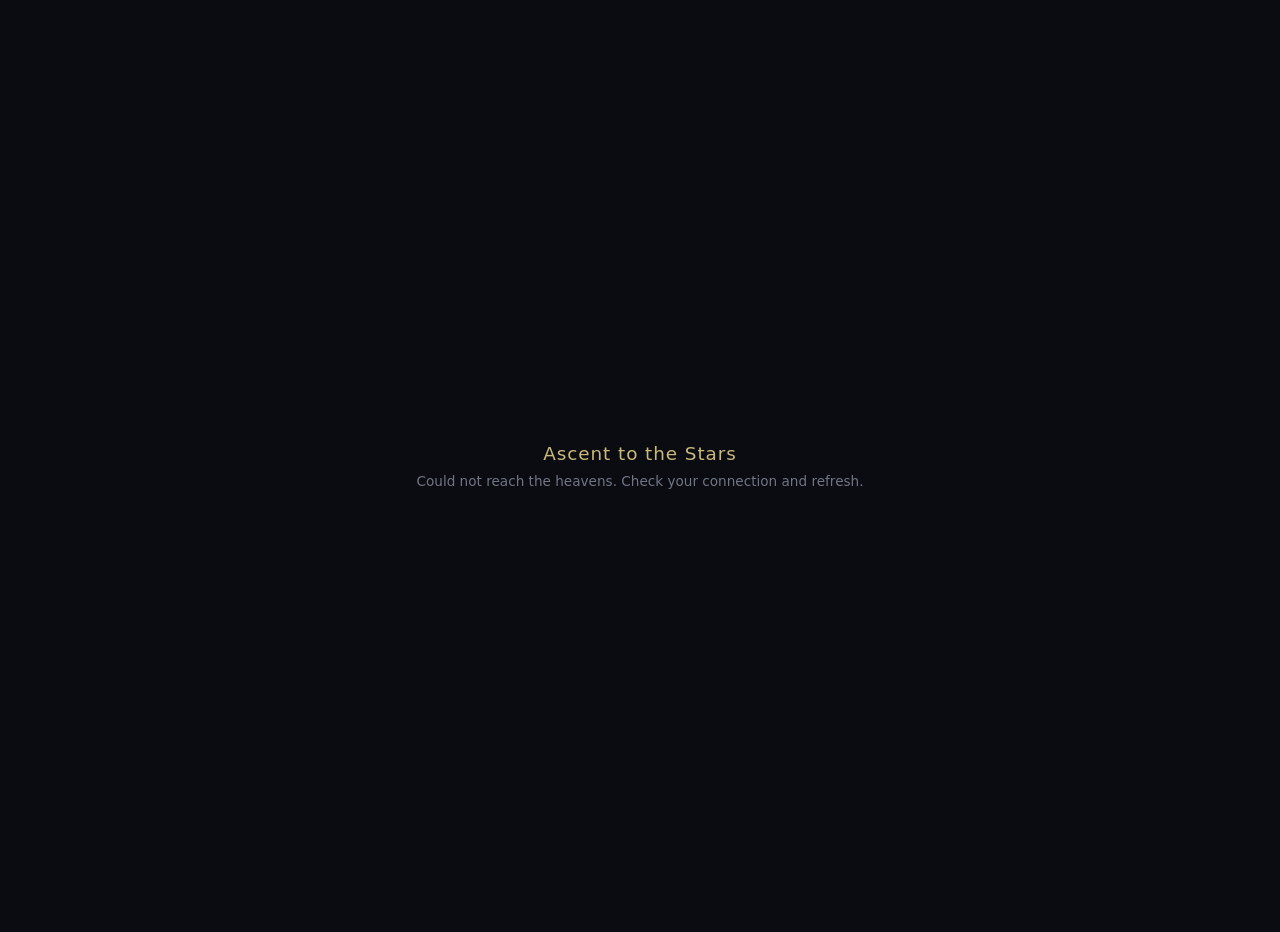
==== index.html @ 96f37801 "Web loader — fetches the current game from the public mirror at load" ====
<!DOCTYPE html>
<html lang="en">
<head>
<meta charset="utf-8">
<meta name="viewport" content="width=device-width, initial-scale=1, maximum-scale=1, user-scalable=no">
<title>Ascent to the Stars</title>
<meta name="description" content="Ascent to the Stars — a xianxia cultivation incremental. Mortal clay, endless heavens.">
<style>
  html, body { margin: 0; height: 100%; background: #0b0b12; color: #9aa3b2;
    font-family: system-ui, -apple-system, "Segoe UI", sans-serif; }
  .wrap { height: 100%; display: flex; flex-direction: column; align-items: center;
    justify-content: center; gap: 0.55rem; text-align: center; padding: 1rem; }
  .title { color: #c9b97a; font-size: 1.15rem; letter-spacing: 0.05em; }
  .sub { font-size: 0.85rem; opacity: 0.7; }
  a { color: #c9b97a; }
</style>
</head>
<body>
<div class="wrap">
  <div class="title">Ascent to the Stars</div>
  <div class="sub" id="status">Drawing down the latest heavens&hellip;</div>
</div>
<script>
// WEB LOADER (deployed to the ascendtothestars.github.io org repo — source of truth lives in the main
// repo at web/loader.html). Same pattern as the desktop Tauri loader: this page is a stable shell that
// fetches the CURRENT game from the public mirror at load and runs it IN PLACE via document.write, so
// the player's origin (and localStorage saves) stay on ascendtothestars.github.io while the game itself
// updates on every CI mirror push with no deploy to this repo, ever.
// Freshest first (raw, ~5 min cache), mirror Pages second (~10 min cache); both send CORS '*'.
(function () {
  var SOURCES = [
    'https://raw.githubusercontent.com/silvariasereneblossom/ascent-to-the-stars-releases/main/index.html',
    'https://silvariasereneblossom.github.io/ascent-to-the-stars-releases/index.html',
  ];
  var TIMEOUT_MS = 12000;
  var statusEl = document.getElementById('status');

  // document.open/write/close re-parses a full HTML doc and EXECUTES its inline scripts, same origin.
  function run(html) {
    html = html.replace(/__BUILD_SHA__/g, 'web');
    document.open(); document.write(html); document.close();
  }
  function attempt(i) {
    if (i >= SOURCES.length) {
      if (statusEl) statusEl.innerHTML = 'Could not reach the heavens. Check your connection and refresh.';
      return;
    }
    var ctrl = (typeof AbortController !== 'undefined') ? new AbortController() : null;
    var timer = setTimeout(function () { if (ctrl) ctrl.abort(); }, TIMEOUT_MS);
    fetch(SOURCES[i], { cache: 'no-store', signal: ctrl ? ctrl.signal : undefined })
      .then(function (res) { if (!res.ok) throw new Error('HTTP ' + res.status); return res.text(); })
      .then(function (html) {
        clearTimeout(timer);
        if (html.indexOf('GAME_VERSION') === -1) throw new Error('unexpected content');
        run(html);
      })
      .catch(function () { clearTimeout(timer); attempt(i + 1); });
  }
  attempt(0);
})();
</script>
</body>
</html>
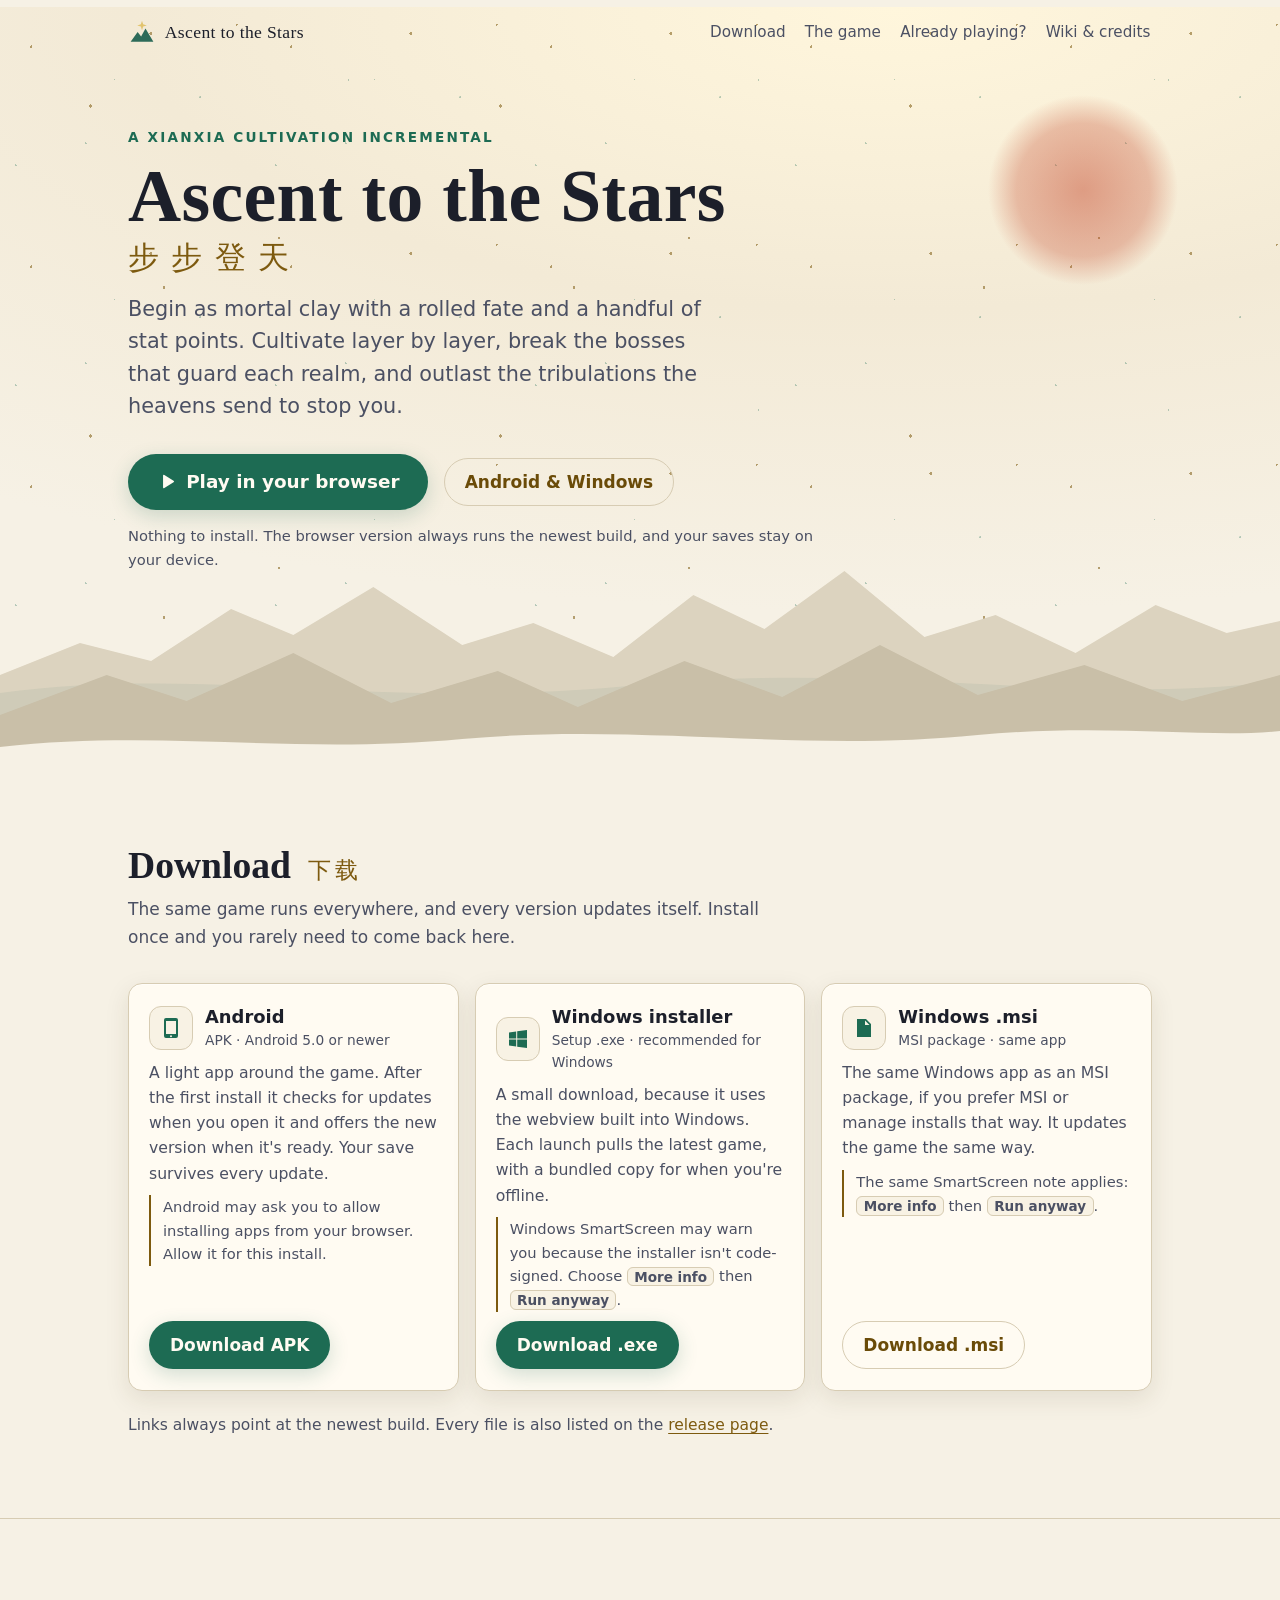
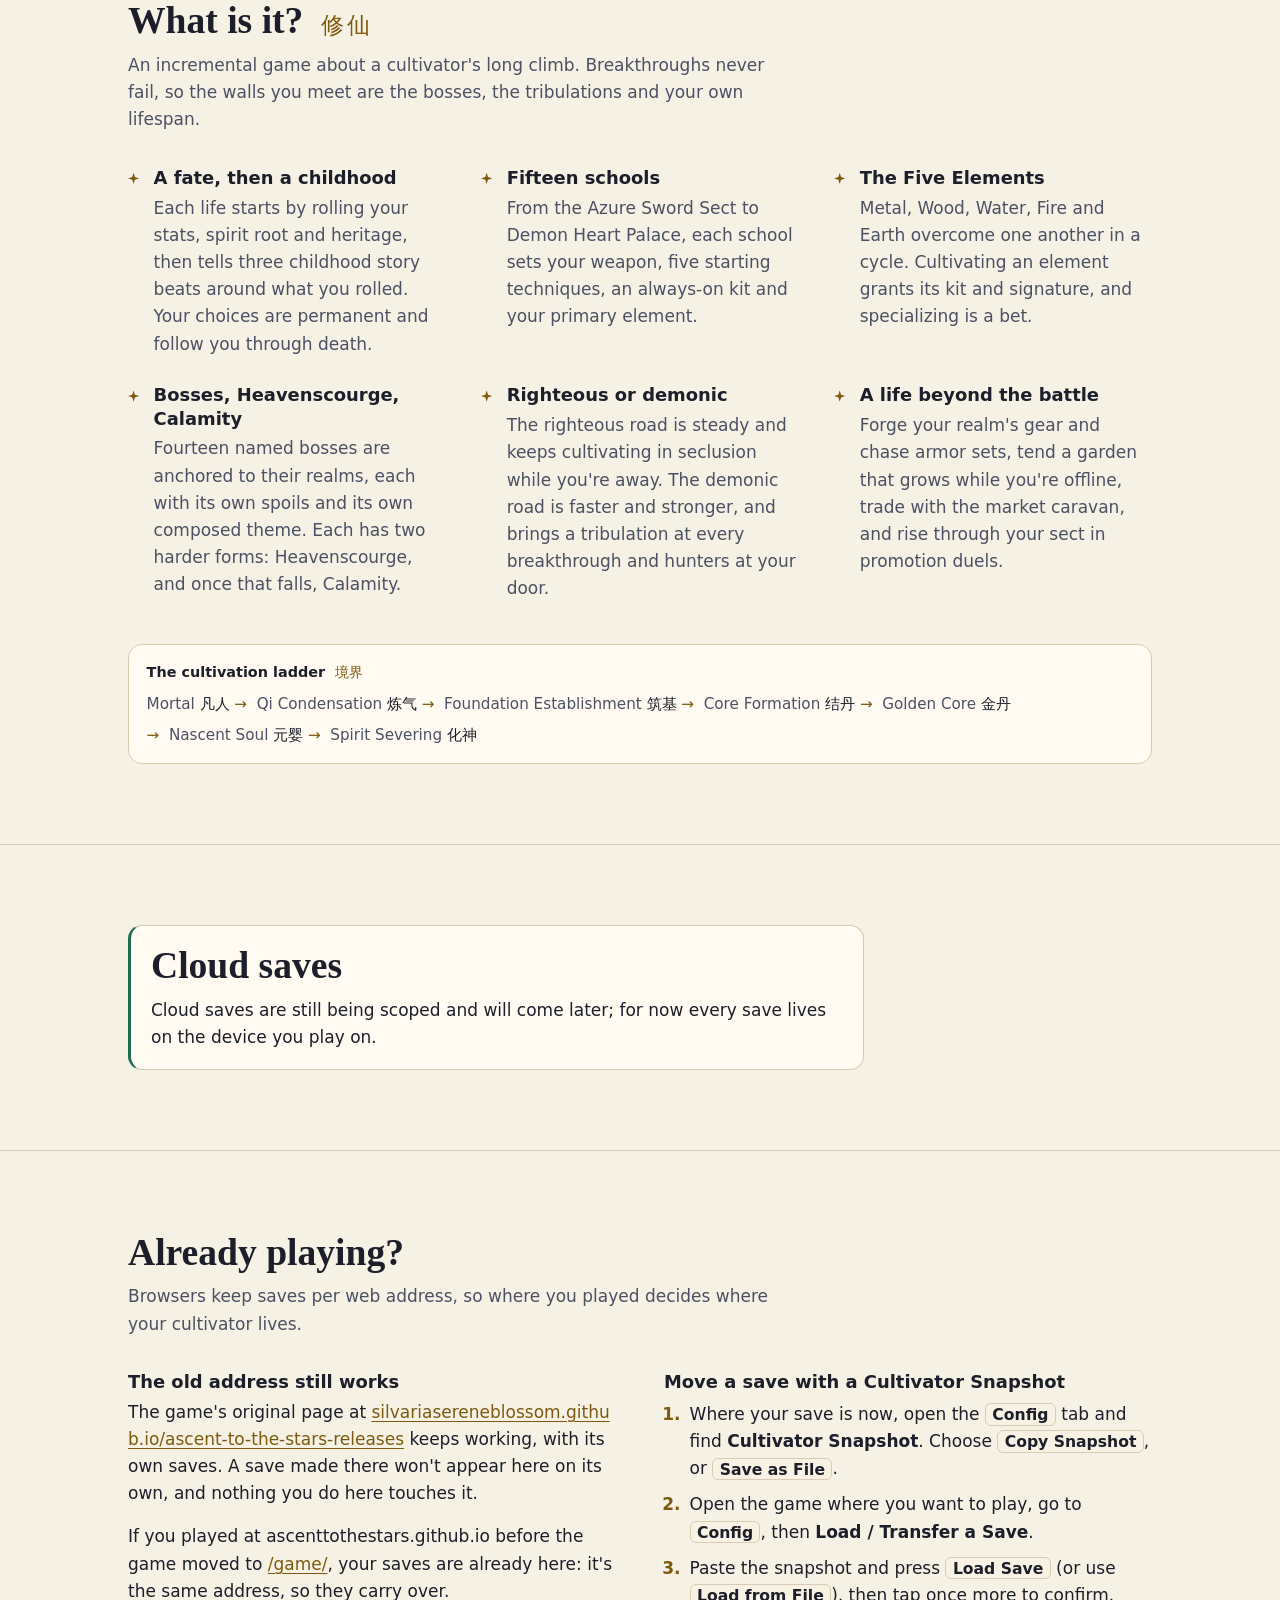
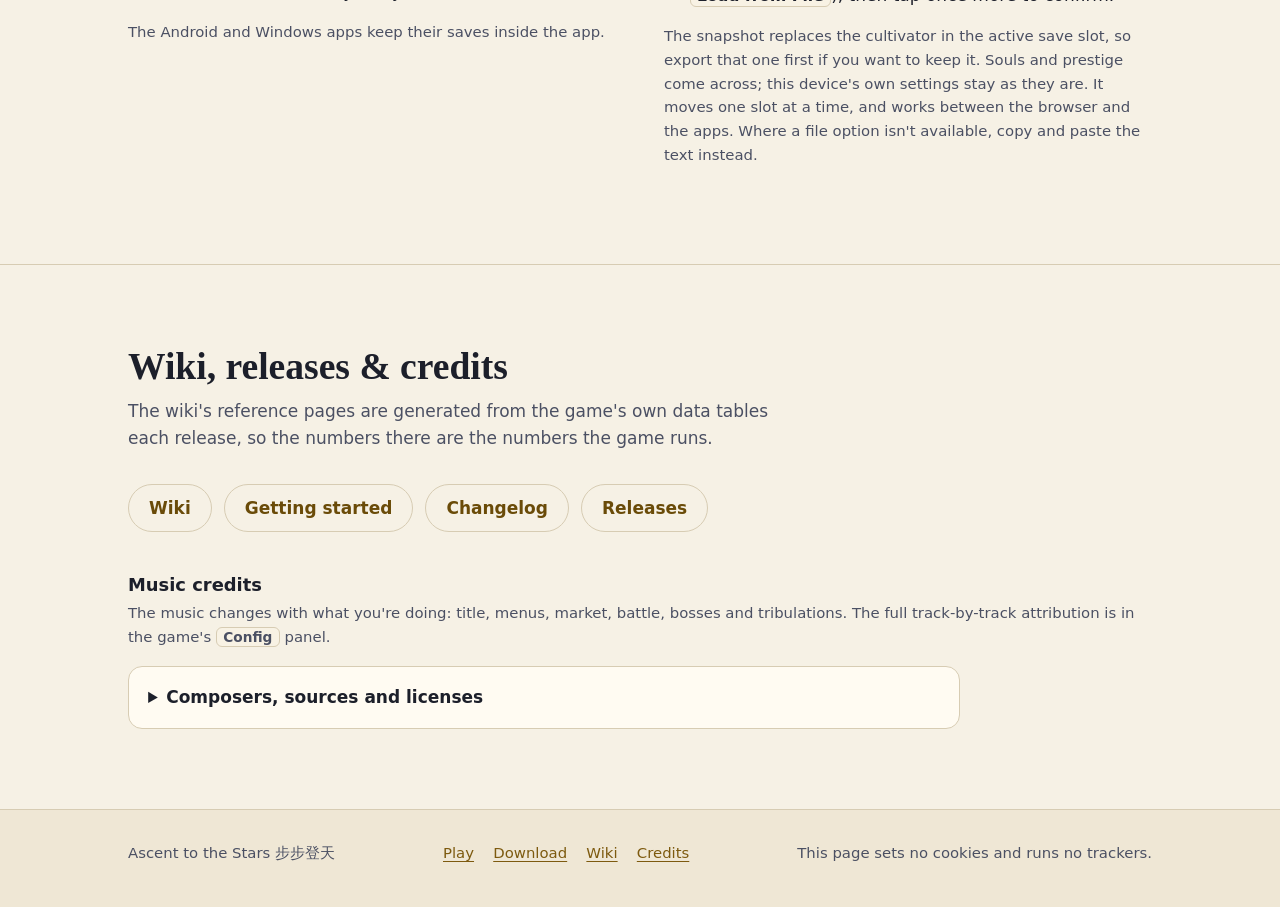
==== commit 02f9dd31: "Landing page at the root; web loader moves to /game/ - index.html: new static landing page (hero wit" ====
--- a/index.html
+++ b/index.html
@@ -2,62 +2,254 @@
 <html lang="en">
 <head>
 <meta charset="utf-8">
-<meta name="viewport" content="width=device-width, initial-scale=1, maximum-scale=1, user-scalable=no">
-<title>Ascent to the Stars</title>
-<meta name="description" content="Ascent to the Stars — a xianxia cultivation incremental. Mortal clay, endless heavens.">
-<style>
-  html, body { margin: 0; height: 100%; background: #0b0b12; color: #9aa3b2;
-    font-family: system-ui, -apple-system, "Segoe UI", sans-serif; }
-  .wrap { height: 100%; display: flex; flex-direction: column; align-items: center;
-    justify-content: center; gap: 0.55rem; text-align: center; padding: 1rem; }
-  .title { color: #c9b97a; font-size: 1.15rem; letter-spacing: 0.05em; }
-  .sub { font-size: 0.85rem; opacity: 0.7; }
-  a { color: #c9b97a; }
-</style>
+<meta name="viewport" content="width=device-width, initial-scale=1">
+<title>Ascent to the Stars: a xianxia cultivation incremental</title>
+<meta name="description" content="Ascent to the Stars is a xianxia cultivation incremental game. Start as mortal clay, climb the realms layer by layer, and survive the heavens' tribulations. Play in your browser, or install it on Android or Windows.">
+<meta name="color-scheme" content="dark light">
+<meta name="theme-color" content="#0a0d18" media="(prefers-color-scheme: dark)">
+<meta name="theme-color" content="#f6f1e5" media="(prefers-color-scheme: light)">
+<link rel="canonical" href="https://ascenttothestars.github.io/">
+<link rel="icon" href="/assets/favicon.svg" type="image/svg+xml">
+<meta property="og:type" content="website">
+<meta property="og:site_name" content="Ascent to the Stars">
+<meta property="og:url" content="https://ascenttothestars.github.io/">
+<meta property="og:title" content="Ascent to the Stars">
+<meta property="og:description" content="A xianxia cultivation incremental. Mortal clay, endless heavens. Play in your browser, or on Android and Windows.">
+<meta name="twitter:card" content="summary">
+<meta name="twitter:title" content="Ascent to the Stars">
+<meta name="twitter:description" content="A xianxia cultivation incremental. Mortal clay, endless heavens. Play in your browser, or on Android and Windows.">
+<link rel="stylesheet" href="/assets/site.css">
 </head>
 <body>
-<div class="wrap">
-  <div class="title">Ascent to the Stars</div>
-  <div class="sub" id="status">Drawing down the latest heavens&hellip;</div>
-</div>
-<script>
-// WEB LOADER (deployed to the ascendtothestars.github.io org repo — source of truth lives in the main
-// repo at web/loader.html). Same pattern as the desktop Tauri loader: this page is a stable shell that
-// fetches the CURRENT game from the public mirror at load and runs it IN PLACE via document.write, so
-// the player's origin (and localStorage saves) stay on ascendtothestars.github.io while the game itself
-// updates on every CI mirror push with no deploy to this repo, ever.
-// Freshest first (raw, ~5 min cache), mirror Pages second (~10 min cache); both send CORS '*'.
-(function () {
-  var SOURCES = [
-    'https://raw.githubusercontent.com/silvariasereneblossom/ascent-to-the-stars-releases/main/index.html',
-    'https://silvariasereneblossom.github.io/ascent-to-the-stars-releases/index.html',
-  ];
-  var TIMEOUT_MS = 12000;
-  var statusEl = document.getElementById('status');
-
-  // document.open/write/close re-parses a full HTML doc and EXECUTES its inline scripts, same origin.
-  function run(html) {
-    html = html.replace(/__BUILD_SHA__/g, 'web');
-    document.open(); document.write(html); document.close();
-  }
-  function attempt(i) {
-    if (i >= SOURCES.length) {
-      if (statusEl) statusEl.innerHTML = 'Could not reach the heavens. Check your connection and refresh.';
-      return;
-    }
-    var ctrl = (typeof AbortController !== 'undefined') ? new AbortController() : null;
-    var timer = setTimeout(function () { if (ctrl) ctrl.abort(); }, TIMEOUT_MS);
-    fetch(SOURCES[i], { cache: 'no-store', signal: ctrl ? ctrl.signal : undefined })
-      .then(function (res) { if (!res.ok) throw new Error('HTTP ' + res.status); return res.text(); })
-      .then(function (html) {
-        clearTimeout(timer);
-        if (html.indexOf('GAME_VERSION') === -1) throw new Error('unexpected content');
-        run(html);
-      })
-      .catch(function () { clearTimeout(timer); attempt(i + 1); });
-  }
-  attempt(0);
-})();
-</script>
+<a class="skip" href="#main">Skip to content</a>
+
+<header class="site-header">
+  <div class="wrap">
+    <a class="brand" href="/" aria-label="Ascent to the Stars, home">
+      <svg viewBox="0 0 64 64" aria-hidden="true" focusable="false">
+        <path d="M6 54 L22 32 L30 42 L40 24 L58 54 Z" fill="#2d6b59"/>
+        <path d="M32 6 L34.6 14.4 L43 17 L34.6 19.6 L32 28 L29.4 19.6 L21 17 L29.4 14.4 Z" fill="#e2c46e"/>
+      </svg>
+      <span>Ascent to the Stars</span>
+    </a>
+    <nav class="site-nav" aria-label="Sections">
+      <ul>
+        <li><a href="#download">Download</a></li>
+        <li><a href="#about">The game</a></li>
+        <li><a href="#already-playing">Already playing?</a></li>
+        <li><a href="#links">Wiki &amp; credits</a></li>
+      </ul>
+    </nav>
+  </div>
+</header>
+
+<main id="main">
+  <section class="hero" aria-labelledby="title">
+    <div class="hero-moon" aria-hidden="true"></div>
+    <div class="wrap">
+      <div class="hero-inner">
+        <p class="eyebrow">A xianxia cultivation incremental</p>
+        <h1 id="title">Ascent to the Stars <span class="zh" lang="zh-Hans">步步登天</span></h1>
+        <p class="pitch">Begin as mortal clay with a rolled fate and a handful of stat points. Cultivate layer by layer, break the bosses that guard each realm, and outlast the tribulations the heavens send to stop you.</p>
+        <div class="hero-actions">
+          <a class="btn btn-primary btn-big" href="/game/">
+            <svg viewBox="0 0 24 24" aria-hidden="true" focusable="false"><path fill="currentColor" d="M8 5.5v13a1 1 0 0 0 1.5.86l10.4-6.5a1 1 0 0 0 0-1.72L9.5 4.64A1 1 0 0 0 8 5.5Z"/></svg>
+            Play in your browser
+          </a>
+          <a class="btn btn-ghost" href="#download">Android &amp; Windows</a>
+        </div>
+        <p class="hero-note">Nothing to install. The browser version always runs the newest build, and your saves stay on your device.</p>
+      </div>
+    </div>
+    <svg class="ridges" viewBox="0 0 1440 240" preserveAspectRatio="none" aria-hidden="true" focusable="false">
+      <path class="far" d="M0 150 L90 118 L170 136 L260 84 L330 110 L420 62 L520 120 L600 98 L690 132 L780 70 L860 104 L950 46 L1040 112 L1120 90 L1210 128 L1300 80 L1380 108 L1440 96 L1440 240 L0 240 Z"/>
+      <path class="mist" d="M0 168 C240 140 420 186 720 160 C1000 136 1200 182 1440 156 L1440 240 L0 240 Z"/>
+      <path class="mid" d="M0 190 L120 150 L210 176 L330 128 L440 178 L560 146 L650 182 L770 136 L880 172 L990 120 L1100 170 L1220 140 L1330 176 L1440 150 L1440 240 L0 240 Z"/>
+      <path class="near" d="M0 222 C180 204 330 230 520 214 C720 198 900 228 1100 210 C1250 198 1360 214 1440 206 L1440 240 L0 240 Z"/>
+    </svg>
+  </section>
+
+  <section id="download" aria-labelledby="download-title">
+    <div class="wrap">
+      <div class="section-head">
+        <h2 id="download-title">Download <span class="zh" lang="zh-Hans">下载</span></h2>
+        <p class="lede">The same game runs everywhere, and every version updates itself. Install once and you rarely need to come back here.</p>
+      </div>
+      <ul class="downloads">
+        <li class="card">
+          <div class="card-top">
+            <span class="card-icon" aria-hidden="true">
+              <svg viewBox="0 0 24 24"><path fill="currentColor" d="M7 2h10a2 2 0 0 1 2 2v16a2 2 0 0 1-2 2H7a2 2 0 0 1-2-2V4a2 2 0 0 1 2-2Zm0 3v13h10V5H7Zm5 14.25a1 1 0 1 0 0 2 1 1 0 0 0 0-2Z"/></svg>
+            </span>
+            <div>
+              <h3>Android</h3>
+              <p class="meta">APK · Android 5.0 or newer</p>
+            </div>
+          </div>
+          <p>A light app around the game. After the first install it checks for updates when you open it and offers the new version when it's ready. Your save survives every update.</p>
+          <p class="warn">Android may ask you to allow installing apps from your browser. Allow it for this install.</p>
+          <a class="btn btn-primary" href="https://github.com/silvariasereneblossom/ascent-to-the-stars-releases/releases/latest/download/AscentToTheStars.apk">Download APK</a>
+        </li>
+        <li class="card">
+          <div class="card-top">
+            <span class="card-icon" aria-hidden="true">
+              <svg viewBox="0 0 24 24"><path fill="currentColor" d="M3 5.4 10.2 4.4v7H3V5.4Zm8.2-1.1L21 3v8.4h-9.8V4.3ZM3 12.6h7.2v7L3 18.6v-6Zm8.2 0H21V21l-9.8-1.3v-7.1Z"/></svg>
+            </span>
+            <div>
+              <h3>Windows installer</h3>
+              <p class="meta">Setup .exe · recommended for Windows</p>
+            </div>
+          </div>
+          <p>A small download, because it uses the webview built into Windows. Each launch pulls the latest game, with a bundled copy for when you're offline.</p>
+          <p class="warn">Windows SmartScreen may warn you because the installer isn't code-signed. Choose <span class="kbd">More info</span> then <span class="kbd">Run anyway</span>.</p>
+          <a class="btn btn-primary" href="https://github.com/silvariasereneblossom/ascent-to-the-stars-releases/releases/latest/download/AscentToTheStars-Setup.exe">Download .exe</a>
+        </li>
+        <li class="card">
+          <div class="card-top">
+            <span class="card-icon" aria-hidden="true">
+              <svg viewBox="0 0 24 24"><path fill="currentColor" d="M5 3h9l5 5v13H5V3Zm8 1.5V9h4.5L13 4.5ZM8 13h8v1.6H8V13Zm0 3.2h8v1.6H8v-1.6Z"/></svg>
+            </span>
+            <div>
+              <h3>Windows .msi</h3>
+              <p class="meta">MSI package · same app</p>
+            </div>
+          </div>
+          <p>The same Windows app as an MSI package, if you prefer MSI or manage installs that way. It updates the game the same way.</p>
+          <p class="warn">The same SmartScreen note applies: <span class="kbd">More info</span> then <span class="kbd">Run anyway</span>.</p>
+          <a class="btn btn-ghost" href="https://github.com/silvariasereneblossom/ascent-to-the-stars-releases/releases/latest/download/AscentToTheStars.msi">Download .msi</a>
+        </li>
+      </ul>
+      <p class="below-cards">Links always point at the newest build. Every file is also listed on the <a href="https://github.com/silvariasereneblossom/ascent-to-the-stars-releases/releases/latest">release page</a>.</p>
+    </div>
+  </section>
+
+  <section id="about" aria-labelledby="about-title">
+    <div class="wrap">
+      <div class="section-head">
+        <h2 id="about-title">What is it? <span class="zh" lang="zh-Hans">修仙</span></h2>
+        <p class="lede">An incremental game about a cultivator's long climb. Breakthroughs never fail, so the walls you meet are the bosses, the tribulations and your own lifespan.</p>
+      </div>
+      <ul class="features">
+        <li>
+          <h3>A fate, then a childhood</h3>
+          <p>Each life starts by rolling your stats, spirit root and heritage, then tells three childhood story beats around what you rolled. Your choices are permanent and follow you through death.</p>
+        </li>
+        <li>
+          <h3>Fifteen schools</h3>
+          <p>From the Azure Sword Sect to Demon Heart Palace, each school sets your weapon, five starting techniques, an always-on kit and your primary element.</p>
+        </li>
+        <li>
+          <h3>The Five Elements</h3>
+          <p>Metal, Wood, Water, Fire and Earth overcome one another in a cycle. Cultivating an element grants its kit and signature, and specializing is a bet.</p>
+        </li>
+        <li>
+          <h3>Bosses, Heavenscourge, Calamity</h3>
+          <p>Fourteen named bosses are anchored to their realms, each with its own spoils and its own composed theme. Each has two harder forms: Heavenscourge, and once that falls, Calamity.</p>
+        </li>
+        <li>
+          <h3>Righteous or demonic</h3>
+          <p>The righteous road is steady and keeps cultivating in seclusion while you're away. The demonic road is faster and stronger, and brings a tribulation at every breakthrough and hunters at your door.</p>
+        </li>
+        <li>
+          <h3>A life beyond the battle</h3>
+          <p>Forge your realm's gear and chase armor sets, tend a garden that grows while you're offline, trade with the market caravan, and rise through your sect in promotion duels.</p>
+        </li>
+      </ul>
+      <div class="realms">
+        <p class="caption" id="realms-caption">The cultivation ladder <span class="zh" lang="zh-Hans">境界</span></p>
+        <ol aria-labelledby="realms-caption">
+        <li>Mortal <span class="zh" lang="zh-Hans">凡人</span></li>
+        <li>Qi Condensation <span class="zh" lang="zh-Hans">炼气</span></li>
+        <li>Foundation Establishment <span class="zh" lang="zh-Hans">筑基</span></li>
+        <li>Core Formation <span class="zh" lang="zh-Hans">结丹</span></li>
+        <li>Golden Core <span class="zh" lang="zh-Hans">金丹</span></li>
+        <li>Nascent Soul <span class="zh" lang="zh-Hans">元婴</span></li>
+        <li>Spirit Severing <span class="zh" lang="zh-Hans">化神</span></li>
+        </ol>
+      </div>
+    </div>
+  </section>
+
+  <section id="cloud" aria-labelledby="cloud-title">
+    <div class="wrap">
+      <div class="callout">
+        <h2 id="cloud-title">Cloud saves</h2>
+        <p>Cloud saves are still being scoped and will come later; for now every save lives on the device you play on.</p>
+      </div>
+    </div>
+  </section>
+
+  <section id="already-playing" aria-labelledby="already-title">
+    <div class="wrap">
+      <div class="section-head">
+        <h2 id="already-title">Already playing?</h2>
+        <p class="lede">Browsers keep saves per web address, so where you played decides where your cultivator lives.</p>
+      </div>
+      <div class="two-col">
+        <div>
+          <h3>The old address still works</h3>
+          <p>The game's original page at <a class="url" href="https://silvariasereneblossom.github.io/ascent-to-the-stars-releases/">silvariasereneblossom.github.io/ascent-to-the-stars-releases</a> keeps working, with its own saves. A save made there won't appear here on its own, and nothing you do here touches it.</p>
+          <p>If you played at <span class="url">ascenttothestars.github.io</span> before the game moved to <a href="/game/">/game/</a>, your saves are already here: it's the same address, so they carry over.</p>
+          <p class="small">The Android and Windows apps keep their saves inside the app.</p>
+        </div>
+        <div>
+          <h3>Move a save with a Cultivator Snapshot</h3>
+          <ol class="steps">
+            <li>Where your save is now, open the <span class="kbd">Config</span> tab and find <strong>Cultivator Snapshot</strong>. Choose <span class="kbd">Copy Snapshot</span>, or <span class="kbd">Save as File</span>.</li>
+            <li>Open the game where you want to play, go to <span class="kbd">Config</span>, then <strong>Load / Transfer a Save</strong>.</li>
+            <li>Paste the snapshot and press <span class="kbd">Load Save</span> (or use <span class="kbd">Load from File</span>), then tap once more to confirm.</li>
+          </ol>
+          <p class="small">The snapshot replaces the cultivator in the active save slot, so export that one first if you want to keep it. Souls and prestige come across; this device's own settings stay as they are. It moves one slot at a time, and works between the browser and the apps. Where a file option isn't available, copy and paste the text instead.</p>
+        </div>
+      </div>
+    </div>
+  </section>
+
+  <section id="links" aria-labelledby="links-title">
+    <div class="wrap">
+      <div class="section-head">
+        <h2 id="links-title">Wiki, releases &amp; credits</h2>
+        <p class="lede">The wiki's reference pages are generated from the game's own data tables each release, so the numbers there are the numbers the game runs.</p>
+      </div>
+      <ul class="link-list">
+        <li><a class="btn btn-ghost" href="https://github.com/silvariasereneblossom/ascent-to-the-stars-releases/wiki">Wiki</a></li>
+        <li><a class="btn btn-ghost" href="https://github.com/silvariasereneblossom/ascent-to-the-stars-releases/wiki/Getting-Started">Getting started</a></li>
+        <li><a class="btn btn-ghost" href="https://github.com/silvariasereneblossom/ascent-to-the-stars-releases/wiki/Changelog">Changelog</a></li>
+        <li><a class="btn btn-ghost" href="https://github.com/silvariasereneblossom/ascent-to-the-stars-releases/releases/latest">Releases</a></li>
+      </ul>
+
+      <h3 id="credits" style="margin-top:2.6rem">Music credits</h3>
+      <p class="small">The music changes with what you're doing: title, menus, market, battle, bosses and tribulations. The full track-by-track attribution is in the game's <span class="kbd">Config</span> panel.</p>
+      <details class="credits">
+        <summary>Composers, sources and licenses</summary>
+        <ul>
+          <li><strong>Original score.</strong> Eight battle tracks, four boss tracks and the three themes of every named boss were composed for the game and played on sample libraries: VSCO 2 Community Edition and VCSL by Versilian Studios (CC0), and the chorus of the <a href="https://github.com/peastman/sso">Sonatina Symphonic Orchestra</a> by Mattias Westlund (CC Sampling Plus 1.0).</li>
+          <li><strong>PeriTune</strong> (<a href="https://peritune.com">peritune.com</a>): Shenxian, Taohua, Chinatown (Healing), Wuxia, Wuxia II, Wuxia III. CC BY 4.0.</li>
+          <li><strong>Kevin MacLeod</strong> (<a href="https://incompetech.com">incompetech.com</a>): Shenyang, Guzheng City, Crusade (Heavy Industry), Achaidh Cheide, Clenched Teeth. CC BY 3.0 / 4.0.</li>
+          <li><strong>Scott Buckley</strong> (<a href="https://www.scottbuckley.com.au">scottbuckley.com.au</a>): Into the Wilds, Song of the Forge, Aphelion. CC BY 4.0.</li>
+          <li><strong>Zhang Peijian</strong>, via Wikimedia Commons: <span lang="zh-Hans">雨打芭蕉</span> Rain on Banana Leaves, <span lang="zh-Hans">连环扣</span> Interlocking Rings, <span lang="zh-Hans">二泉映月</span> Moon Over Second Spring. CC BY-SA 4.0.</li>
+          <li><strong>Shane Ivers / Silverman Sound</strong> (<a href="https://www.silvermansound.com">silvermansound.com</a>): All The Tea In China, Imperial China Cinematic. CC BY 4.0.</li>
+          <li><strong>Alex-Productions</strong> (<a href="https://onsound.eu/">onsound.eu</a>), via <a href="https://www.free-stock-music.com">Free Stock Music</a>: Lunar New Year. CC BY 3.0.</li>
+          <li><strong>FSM Team</strong>, <a href="https://www.free-stock-music.com">Free Stock Music</a>: Asia. CC BY 4.0.</li>
+          <li><strong>John Bartmann</strong> (<a href="https://johnbartmann.com">johnbartmann.com</a>): Long Way To Kunming, the title theme. CC0.</li>
+        </ul>
+        <p class="small">License deeds: <a href="https://creativecommons.org/licenses/by/4.0/">CC BY 4.0</a>, <a href="https://creativecommons.org/licenses/by/3.0/">CC BY 3.0</a>, <a href="https://creativecommons.org/licenses/by-sa/4.0/">CC BY-SA 4.0</a>. Third-party tracks are used unmodified.</p>
+      </details>
+    </div>
+  </section>
+</main>
+
+<footer class="site-footer">
+  <div class="wrap">
+    <p>Ascent to the Stars <span lang="zh-Hans">步步登天</span></p>
+    <ul>
+      <li><a href="/game/">Play</a></li>
+      <li><a href="#download">Download</a></li>
+      <li><a href="https://github.com/silvariasereneblossom/ascent-to-the-stars-releases/wiki">Wiki</a></li>
+      <li><a href="#credits">Credits</a></li>
+    </ul>
+    <p class="small">This page sets no cookies and runs no trackers.</p>
+  </div>
+</footer>
 </body>
 </html>
--- a/assets/site.css
+++ b/assets/site.css
@@ -0,0 +1,325 @@
+/* Ascent to the Stars: landing page styles. No external resources. */
+
+:root {
+  color-scheme: dark light;
+  --bg: #0a0d18;
+  --bg-2: #0f1426;
+  --surface: #141a2f;
+  --surface-2: #1a2139;
+  --line: #2b3454;
+  --text: #ece7da;
+  --muted: #b0b6c8;
+  --gold: #e6c873;
+  --gold-strong: #f0d58a;
+  --jade: #84d8b8;
+  --cta-bg: #e6c873;
+  --cta-text: #17120a;
+  --cta-hover: #f3dc97;
+  --ghost-text: #e6c873;
+  --focus: #9fe8cc;
+  --star: rgba(255, 248, 225, 0.9);
+  --star-dim: rgba(190, 210, 255, 0.55);
+  --mist: rgba(132, 216, 184, 0.10);
+  --ridge-far: #182039;
+  --ridge-mid: #121a30;
+  --ridge-near: #0c1122;
+  --hero-sky: radial-gradient(120% 80% at 70% 0%, #1d2a52 0%, #111832 45%, #0a0d18 100%);
+  --shadow: 0 1px 0 rgba(255, 255, 255, 0.04) inset, 0 10px 30px rgba(0, 0, 0, 0.35);
+
+  --serif: "Iowan Old Style", "Palatino Linotype", Palatino, "Book Antiqua", "Noto Serif", Georgia, "Noto Serif SC", "Songti SC", SimSun, serif;
+  --sans: system-ui, -apple-system, "Segoe UI", Roboto, "Helvetica Neue", Arial, "Noto Sans", "PingFang SC", "Microsoft YaHei", sans-serif;
+  --radius: 14px;
+  --wrap: 68rem;
+}
+
+@media (prefers-color-scheme: light) {
+  :root {
+    --bg: #f6f1e5;
+    --bg-2: #efe7d5;
+    --surface: #fffbf2;
+    --surface-2: #f8f2e4;
+    --line: #d7ccb3;
+    --text: #1c1f2a;
+    --muted: #4b5063;
+    --gold: #7d5a0f;
+    --gold-strong: #6a4b08;
+    --jade: #1d6b53;
+    --cta-bg: #1d6b53;
+    --cta-text: #fffbf2;
+    --cta-hover: #175843;
+    --ghost-text: #6a4b08;
+    --focus: #1d6b53;
+    --star: rgba(125, 90, 15, 0.55);
+    --star-dim: rgba(29, 107, 83, 0.30);
+    --mist: rgba(29, 107, 83, 0.07);
+    --ridge-far: #dcd3bf;
+    --ridge-mid: #c9bfa8;
+    --ridge-near: #b7ad96;
+    --hero-sky: radial-gradient(120% 80% at 70% 0%, #fff6dc 0%, #f3ead6 50%, #f6f1e5 100%);
+    --shadow: 0 1px 0 rgba(255, 255, 255, 0.6) inset, 0 8px 24px rgba(60, 45, 20, 0.10);
+  }
+}
+
+*, *::before, *::after { box-sizing: border-box; }
+
+html { -webkit-text-size-adjust: 100%; scroll-behavior: smooth; }
+@media (prefers-reduced-motion: reduce) { html { scroll-behavior: auto; } }
+
+body {
+  margin: 0;
+  background: var(--bg);
+  color: var(--text);
+  font-family: var(--sans);
+  font-size: 1.0625rem;
+  line-height: 1.6;
+  overflow-x: hidden;
+}
+
+img, svg { max-width: 100%; }
+
+a { color: var(--gold); text-underline-offset: 0.18em; text-decoration-thickness: 1px; }
+a:hover { color: var(--gold-strong); text-decoration-thickness: 2px; }
+
+:focus-visible {
+  outline: 3px solid var(--focus);
+  outline-offset: 3px;
+  border-radius: 6px;
+}
+
+.skip {
+  position: absolute; left: 1rem; top: -4rem; z-index: 10;
+  background: var(--cta-bg); color: var(--cta-text);
+  padding: 0.6rem 1rem; border-radius: 8px; font-weight: 600; text-decoration: none;
+}
+.skip:focus { top: 1rem; color: var(--cta-text); }
+
+.wrap { width: 100%; max-width: var(--wrap); margin: 0 auto; padding: 0 16px; }
+@media (min-width: 720px) { .wrap { padding: 0 2rem; } }
+
+[lang^="zh"] { font-family: "Noto Serif SC", "Songti SC", "STSong", SimSun, var(--serif); font-weight: 500; }
+
+/* ---------- header ---------- */
+.site-header {
+  position: relative; z-index: 2;
+  padding: 0.9rem 0;
+}
+.site-header .wrap {
+  display: flex; flex-wrap: wrap; align-items: center; justify-content: space-between; gap: 0.5rem 1.25rem;
+}
+.brand {
+  display: inline-flex; align-items: center; gap: 0.55rem;
+  color: var(--text); text-decoration: none;
+  font-family: var(--serif); font-size: 1.1rem; letter-spacing: 0.02em;
+}
+.brand:hover { color: var(--text); }
+.brand svg { width: 28px; height: 28px; flex: none; }
+.site-nav ul { list-style: none; margin: 0; padding: 0; display: flex; flex-wrap: wrap; gap: 0.15rem 1rem; }
+.site-nav a { color: var(--muted); text-decoration: none; font-size: 0.95rem; padding: 0.35rem 0.1rem; display: inline-block; }
+.site-nav a:hover { color: var(--gold); text-decoration: underline; }
+
+/* ---------- hero ---------- */
+.hero {
+  position: relative;
+  background: var(--hero-sky);
+  overflow: hidden;
+  isolation: isolate;
+  margin-top: -3.6rem;          /* sit under the header */
+  padding: 7.5rem 0 0;
+}
+.hero::before, .hero::after {
+  content: ""; position: absolute; inset: 0; z-index: -2; pointer-events: none;
+  background-repeat: repeat;
+}
+/* two layers of tiny stars; the second one twinkles */
+.hero::before {
+  background-image:
+    radial-gradient(1.2px 1.2px at 12% 18%, var(--star) 98%, transparent),
+    radial-gradient(1px 1px at 33% 62%, var(--star-dim) 98%, transparent),
+    radial-gradient(1.4px 1.4px at 58% 12%, var(--star) 98%, transparent),
+    radial-gradient(1px 1px at 77% 41%, var(--star-dim) 98%, transparent),
+    radial-gradient(1.1px 1.1px at 91% 8%, var(--star) 98%, transparent),
+    radial-gradient(0.9px 0.9px at 44% 33%, var(--star-dim) 98%, transparent),
+    radial-gradient(1px 1px at 6% 72%, var(--star-dim) 98%, transparent);
+  background-size: 260px 220px;
+}
+.hero::after {
+  background-image:
+    radial-gradient(1.6px 1.6px at 22% 30%, var(--star) 98%, transparent),
+    radial-gradient(1.2px 1.2px at 68% 70%, var(--star) 98%, transparent),
+    radial-gradient(1px 1px at 85% 22%, var(--star-dim) 98%, transparent),
+    radial-gradient(1.3px 1.3px at 40% 85%, var(--star) 98%, transparent);
+  background-size: 410px 330px;
+  animation: twinkle 6s ease-in-out infinite alternate;
+}
+@keyframes twinkle { from { opacity: 0.35; } to { opacity: 1; } }
+@media (prefers-reduced-motion: reduce) { .hero::after { animation: none; opacity: 0.8; } }
+
+.hero-moon {
+  position: absolute; z-index: -1; pointer-events: none;
+  right: 8%; top: 5.5rem; width: clamp(90px, 16vw, 190px); aspect-ratio: 1;
+  border-radius: 50%;
+  background: radial-gradient(closest-side at 44% 42%, #fff6da, #f2dc9c 62%, #dcbd68 96%, rgba(220, 189, 104, 0) 100%);
+  box-shadow: 0 0 70px 18px rgba(230, 200, 115, 0.16);
+  opacity: 0.8;
+}
+@media (prefers-color-scheme: light) {
+  .hero-moon { background: radial-gradient(closest-side, rgba(196, 72, 44, 0.55), rgba(196, 72, 44, 0.35) 70%, rgba(196, 72, 44, 0) 100%); box-shadow: none; opacity: 0.9; }
+}
+
+@media (max-width: 600px) { .hero-moon { top: 0.75rem; right: 16px; width: 58px; } }
+.hero-inner { position: relative; padding-bottom: clamp(7rem, 16vw, 12rem); max-width: 44rem; }
+.eyebrow {
+  margin: 0 0 0.6rem; color: var(--jade);
+  font-size: 0.85rem; letter-spacing: 0.16em; text-transform: uppercase; font-weight: 600;
+}
+.hero h1 {
+  margin: 0;
+  font-family: var(--serif); font-weight: 600;
+  font-size: clamp(2.4rem, 8.5vw, 4.6rem); line-height: 1.04; letter-spacing: 0.005em;
+  color: var(--text);
+  text-wrap: balance;
+}
+.hero h1 .zh {
+  display: block; margin-top: 0.45rem;
+  font-size: 0.42em; letter-spacing: 0.4em; color: var(--gold);
+}
+.pitch {
+  margin: 1.2rem 0 0; max-width: 36rem;
+  font-size: clamp(1.08rem, 2.6vw, 1.3rem); color: var(--muted); line-height: 1.55;
+}
+.hero-actions { display: flex; flex-wrap: wrap; gap: 0.8rem 1rem; align-items: center; margin-top: 2rem; }
+.hero-note { margin: 0.9rem 0 0; font-size: 0.92rem; color: var(--muted); }
+
+.ridges { position: absolute; left: 0; right: 0; bottom: -1px; z-index: -1; width: 100%; height: clamp(110px, 22vw, 240px); display: block; }
+.ridges .far { fill: var(--ridge-far); }
+.ridges .mid { fill: var(--ridge-mid); }
+.ridges .near { fill: var(--bg); }
+.ridges .mist { fill: var(--mist); }
+
+/* ---------- buttons ---------- */
+.btn {
+  display: inline-flex; align-items: center; justify-content: center; gap: 0.55rem;
+  min-height: 48px; padding: 0.7rem 1.25rem;
+  border-radius: 999px; border: 1.5px solid transparent;
+  font: inherit; font-weight: 650; line-height: 1.2; text-decoration: none; text-align: center;
+  transition: background-color 0.15s ease, color 0.15s ease, border-color 0.15s ease, transform 0.15s ease;
+}
+.btn svg { width: 1.15em; height: 1.15em; flex: none; }
+.btn-primary { background: var(--cta-bg); color: var(--cta-text); box-shadow: 0 6px 24px rgba(230, 200, 115, 0.22); }
+.btn-primary:hover { background: var(--cta-hover); color: var(--cta-text); text-decoration: none; }
+.btn-big { min-height: 56px; padding: 0.85rem 1.7rem; font-size: 1.15rem; }
+.btn-ghost { border-color: var(--line); color: var(--ghost-text); background: transparent; }
+.btn-ghost:hover { border-color: var(--gold); color: var(--gold-strong); text-decoration: none; }
+@media (prefers-color-scheme: light) { .btn-primary { box-shadow: 0 6px 20px rgba(29, 107, 83, 0.20); } }
+@media (prefers-reduced-motion: no-preference) { .btn:hover { transform: translateY(-1px); } }
+
+/* ---------- sections ---------- */
+main section { padding: clamp(3rem, 8vw, 5rem) 0; scroll-margin-top: 1rem; }
+main section + section { border-top: 1px solid var(--line); }
+main .hero + section { border-top: 0; }
+.section-head { max-width: 42rem; margin-bottom: 2rem; }
+h2 {
+  margin: 0 0 0.6rem;
+  font-family: var(--serif); font-weight: 600;
+  font-size: clamp(1.7rem, 4.6vw, 2.35rem); line-height: 1.15;
+}
+h2 .zh { font-size: 0.6em; color: var(--gold); margin-left: 0.5rem; letter-spacing: 0.15em; white-space: nowrap; }
+h3 { margin: 0 0 0.35rem; font-size: 1.12rem; line-height: 1.3; }
+.lede { margin: 0; color: var(--muted); }
+p { margin: 0 0 1rem; }
+
+/* download cards */
+.downloads { list-style: none; margin: 0; padding: 0; display: grid; gap: 1rem; grid-template-columns: 1fr; }
+@media (min-width: 960px) { .downloads { grid-template-columns: repeat(3, 1fr); } }
+.card {
+  background: var(--surface); border: 1px solid var(--line); border-radius: var(--radius);
+  padding: 1.35rem 1.25rem 1.3rem; box-shadow: var(--shadow);
+  display: flex; flex-direction: column; gap: 0.6rem;
+}
+.card-top { display: flex; align-items: center; gap: 0.75rem; }
+.card-icon {
+  width: 44px; height: 44px; flex: none; border-radius: 12px;
+  display: grid; place-items: center;
+  background: var(--surface-2); border: 1px solid var(--line); color: var(--jade);
+}
+.card-icon svg { width: 24px; height: 24px; }
+.card h3 { margin: 0; }
+.card .meta { margin: 0; font-size: 0.86rem; color: var(--muted); }
+.card p { margin: 0; color: var(--muted); font-size: 0.98rem; }
+.card .warn { font-size: 0.92rem; padding-left: 0.75rem; border-left: 2px solid var(--gold); }
+.card .btn { margin-top: auto; align-self: flex-start; }
+.card .btn-row { margin-top: auto; padding-top: 0.4rem; }
+.below-cards { margin: 1.4rem 0 0; color: var(--muted); font-size: 0.97rem; }
+
+/* features */
+.features { list-style: none; margin: 0; padding: 0; display: grid; gap: 1.6rem 2.2rem; grid-template-columns: 1fr; }
+@media (min-width: 680px) { .features { grid-template-columns: repeat(2, 1fr); } }
+@media (min-width: 1040px) { .features { grid-template-columns: repeat(3, 1fr); } }
+.features li { position: relative; padding-left: 1.6rem; }
+.features li::before {
+  content: ""; position: absolute; left: 0; top: 0.45rem; width: 0.7rem; height: 0.7rem;
+  background: var(--gold);
+  clip-path: polygon(50% 0, 62% 38%, 100% 50%, 62% 62%, 50% 100%, 38% 62%, 0 50%, 38% 38%);
+}
+.features p { margin: 0; color: var(--muted); }
+
+.realms {
+  margin: 2.6rem 0 0; padding: 1rem 1.1rem;
+  background: var(--surface); border: 1px solid var(--line); border-radius: var(--radius);
+}
+.realms .caption { margin: 0 0 0.5rem; font-weight: 600; font-size: 0.9rem; }
+.realms .caption .zh { color: var(--gold); margin-left: 0.3rem; }
+.realms ol {
+  list-style: none; margin: 0; padding: 0;
+  display: flex; flex-wrap: wrap; gap: 0.4rem 0.3rem; align-items: center;
+  font-size: 0.95rem; color: var(--muted);
+}
+.realms li { display: inline-flex; align-items: center; gap: 0.3rem; }
+.realms li + li::before { content: "\2192"; color: var(--gold); margin-right: 0.3rem; }
+.realms li .zh { color: var(--text); }
+
+/* callout */
+.callout {
+  background: var(--surface); border: 1px solid var(--line); border-left: 3px solid var(--jade);
+  border-radius: var(--radius); padding: 1.1rem 1.25rem; max-width: 46rem;
+}
+.callout p:last-child { margin-bottom: 0; }
+
+/* steps */
+.two-col { display: grid; gap: 2rem; grid-template-columns: 1fr; }
+@media (min-width: 900px) { .two-col { grid-template-columns: 1fr 1fr; gap: 3rem; } }
+ol.steps { margin: 0.5rem 0 1rem; padding-left: 1.4rem; }
+ol.steps li { margin-bottom: 0.55rem; padding-left: 0.2rem; }
+ol.steps li::marker { color: var(--gold); font-weight: 700; }
+.kbd {
+  font-family: var(--sans); font-size: 0.92em; font-weight: 600;
+  background: var(--surface-2); border: 1px solid var(--line); border-radius: 6px; padding: 0.05rem 0.4rem;
+  white-space: nowrap;
+}
+.small { font-size: 0.93rem; color: var(--muted); }
+.url { word-break: break-all; }
+
+/* credits */
+details.credits {
+  background: var(--surface); border: 1px solid var(--line); border-radius: var(--radius);
+  padding: 0.2rem 1.2rem; max-width: 52rem;
+}
+details.credits summary { cursor: pointer; padding: 0.85rem 0; font-weight: 600; }
+details.credits[open] summary { border-bottom: 1px solid var(--line); margin-bottom: 0.9rem; }
+details.credits ul { padding-left: 1.2rem; margin: 0 0 1rem; }
+details.credits li { margin-bottom: 0.4rem; color: var(--muted); }
+details.credits li strong { color: var(--text); font-weight: 600; }
+
+.link-list { list-style: none; margin: 0; padding: 0; display: flex; flex-wrap: wrap; gap: 0.75rem; }
+
+/* footer */
+.site-footer { border-top: 1px solid var(--line); padding: 2rem 0 2.6rem; color: var(--muted); font-size: 0.93rem; background: var(--bg-2); }
+.site-footer .wrap { display: flex; flex-wrap: wrap; gap: 0.8rem 2rem; justify-content: space-between; align-items: baseline; }
+.site-footer ul { list-style: none; margin: 0; padding: 0; display: flex; flex-wrap: wrap; gap: 0.3rem 1.2rem; }
+.site-footer p { margin: 0; }
+
+/* 404 */
+.lost { min-height: 100vh; min-height: 100dvh; display: grid; place-items: center; text-align: center; margin-top: 0; padding: 3rem 16px; }
+.lost .hero-inner { padding-bottom: 0; margin: 0 auto; }
+.lost .hero-actions { justify-content: center; }
+.lost .pitch { margin-left: auto; margin-right: auto; }
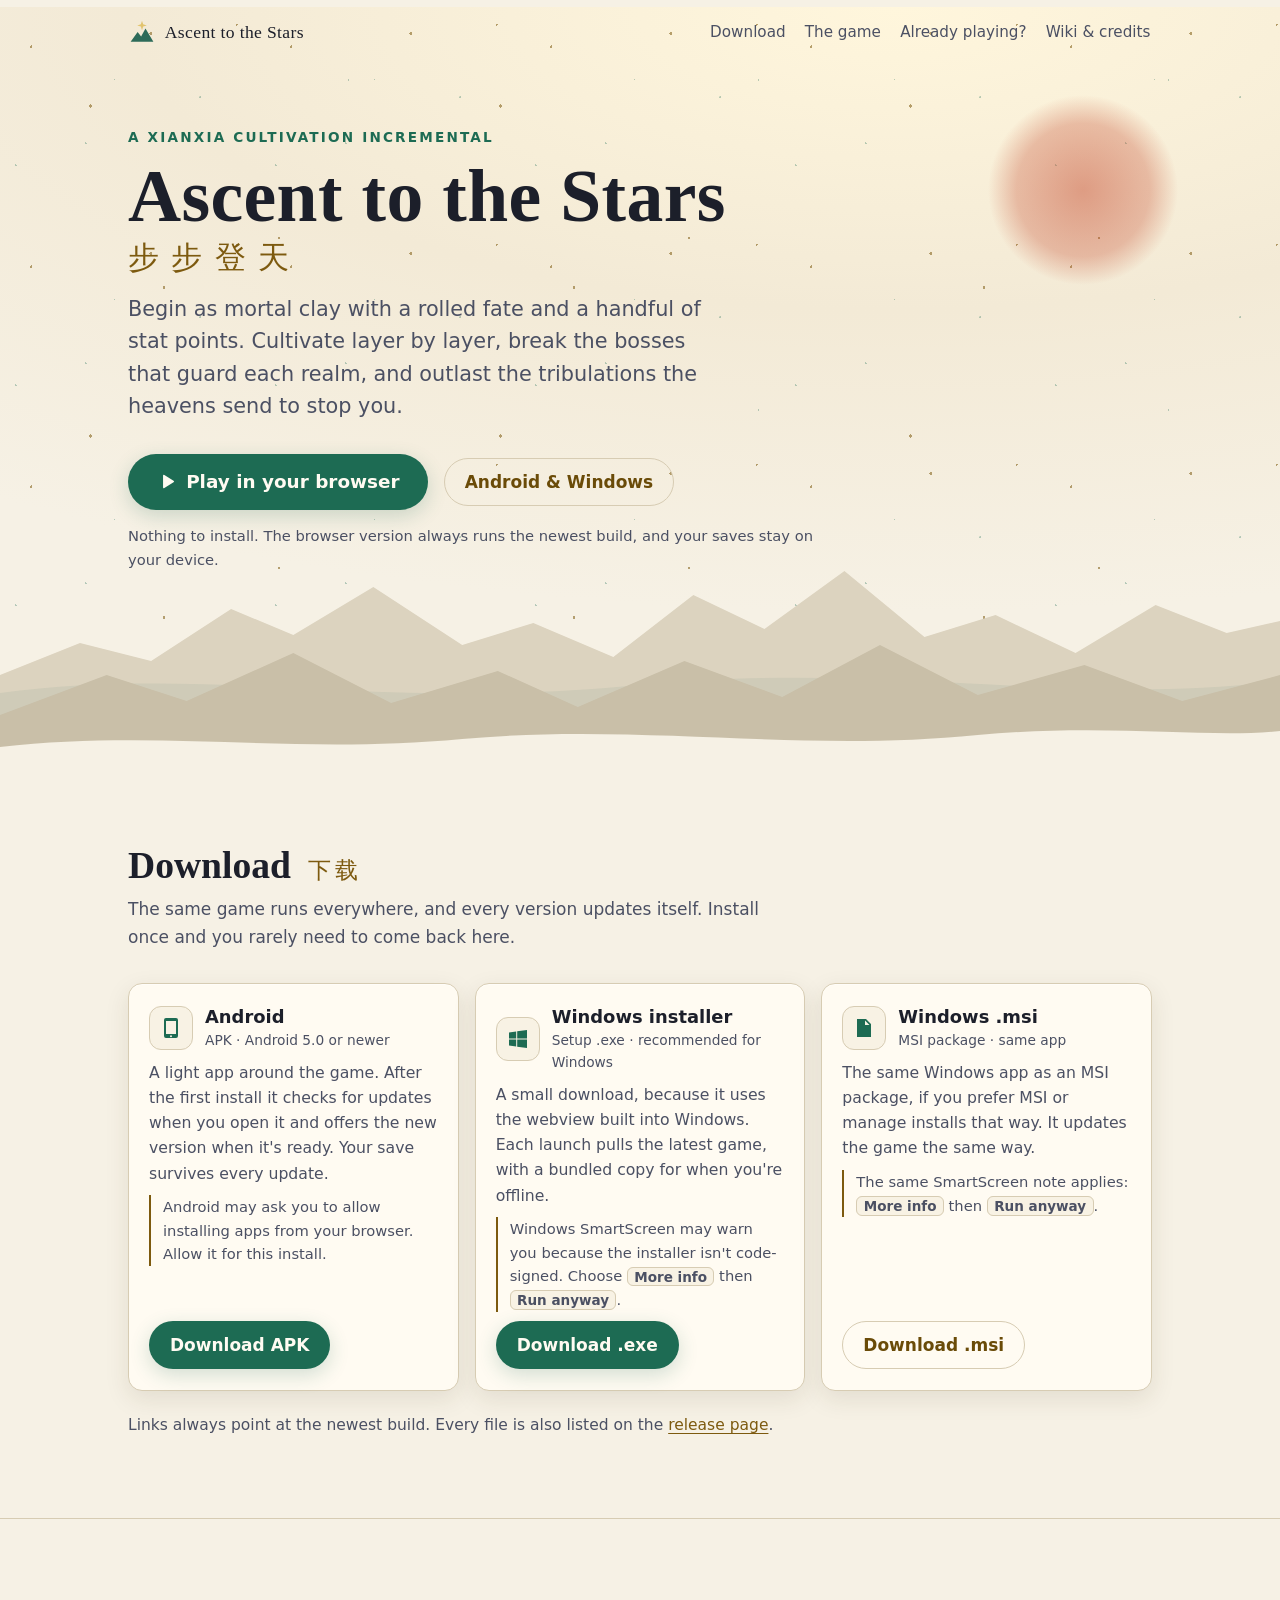
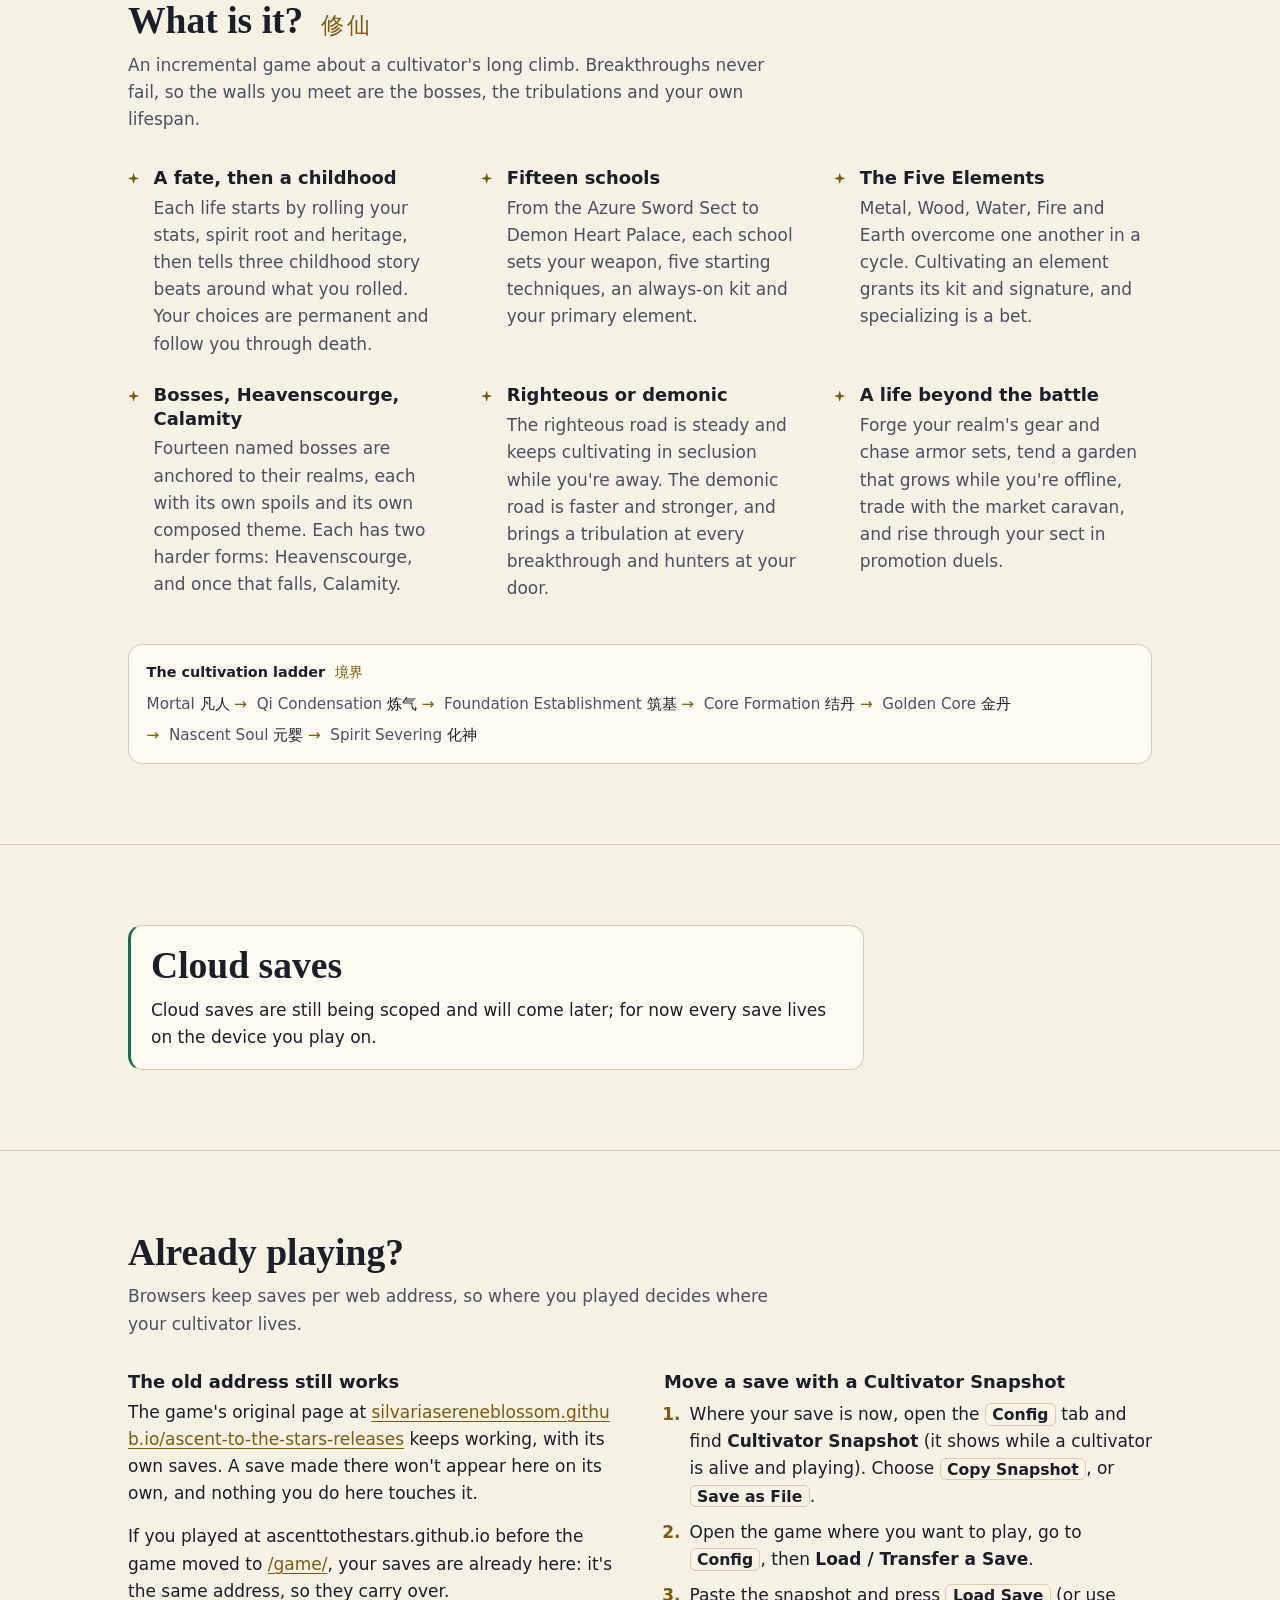
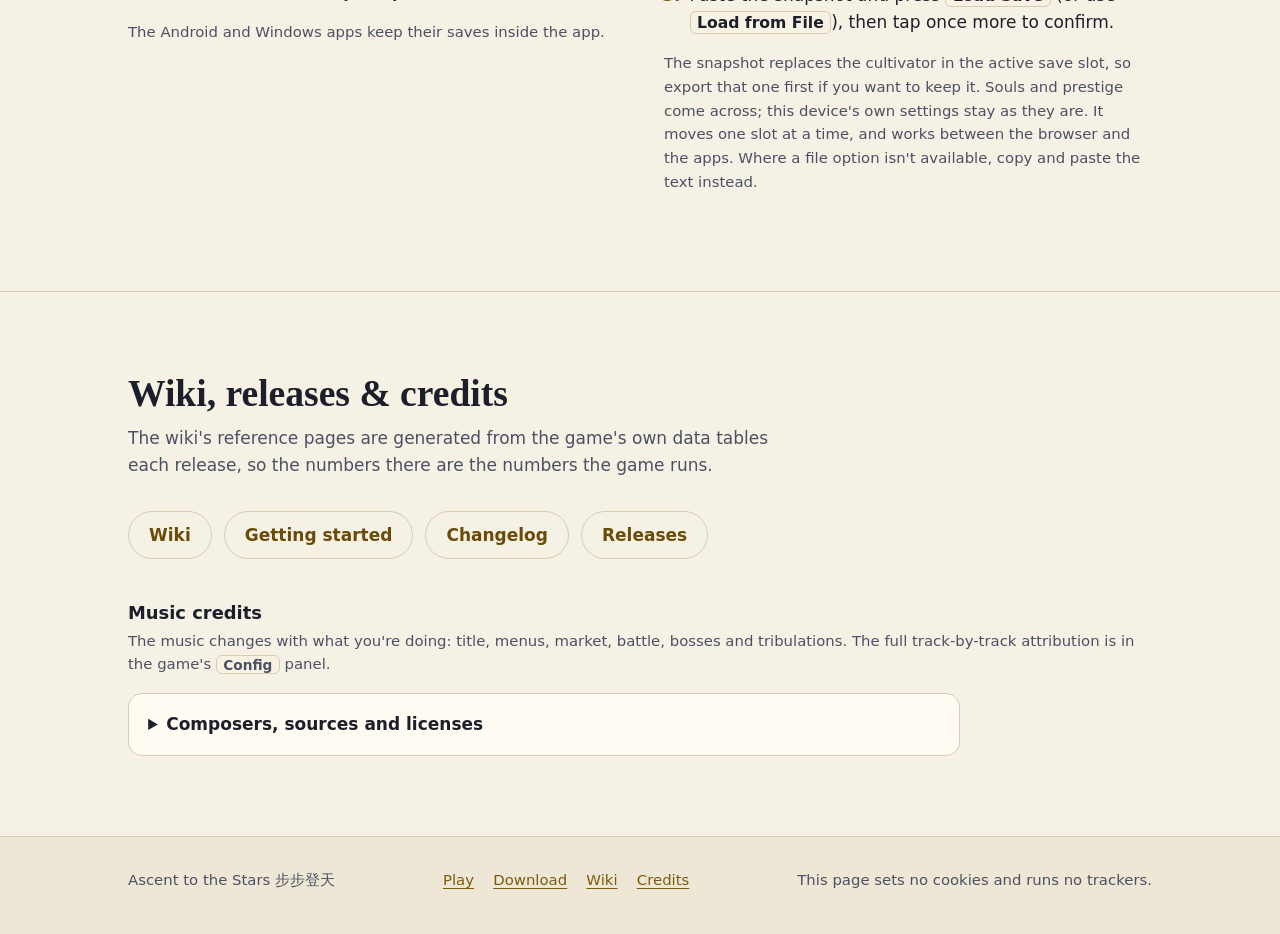
==== commit c85e200a: "Note when the Cultivator Snapshot panel shows; sync loader comment with the game repo Co-Authored-By" ====
--- a/index.html
+++ b/index.html
@@ -195,7 +195,7 @@
         <div>
           <h3>Move a save with a Cultivator Snapshot</h3>
           <ol class="steps">
-            <li>Where your save is now, open the <span class="kbd">Config</span> tab and find <strong>Cultivator Snapshot</strong>. Choose <span class="kbd">Copy Snapshot</span>, or <span class="kbd">Save as File</span>.</li>
+            <li>Where your save is now, open the <span class="kbd">Config</span> tab and find <strong>Cultivator Snapshot</strong> (it shows while a cultivator is alive and playing). Choose <span class="kbd">Copy Snapshot</span>, or <span class="kbd">Save as File</span>.</li>
             <li>Open the game where you want to play, go to <span class="kbd">Config</span>, then <strong>Load / Transfer a Save</strong>.</li>
             <li>Paste the snapshot and press <span class="kbd">Load Save</span> (or use <span class="kbd">Load from File</span>), then tap once more to confirm.</li>
           </ol>
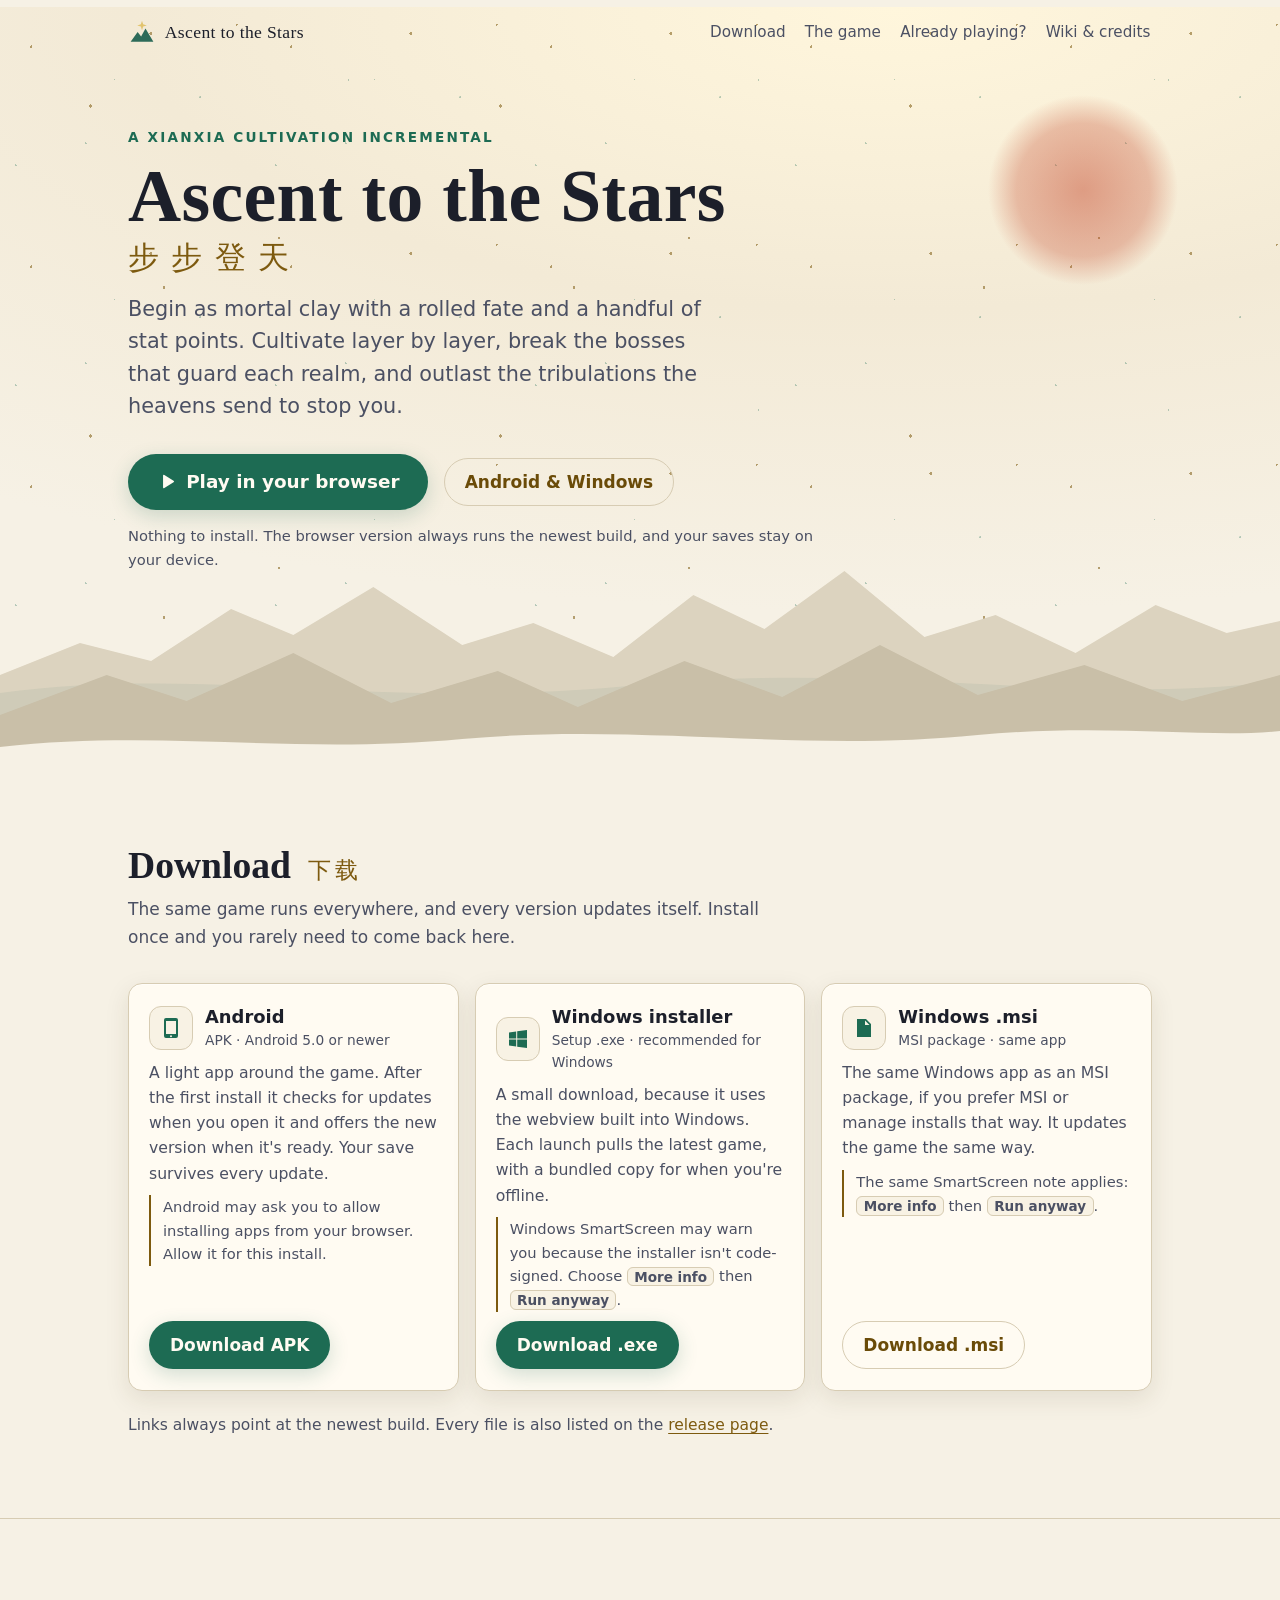
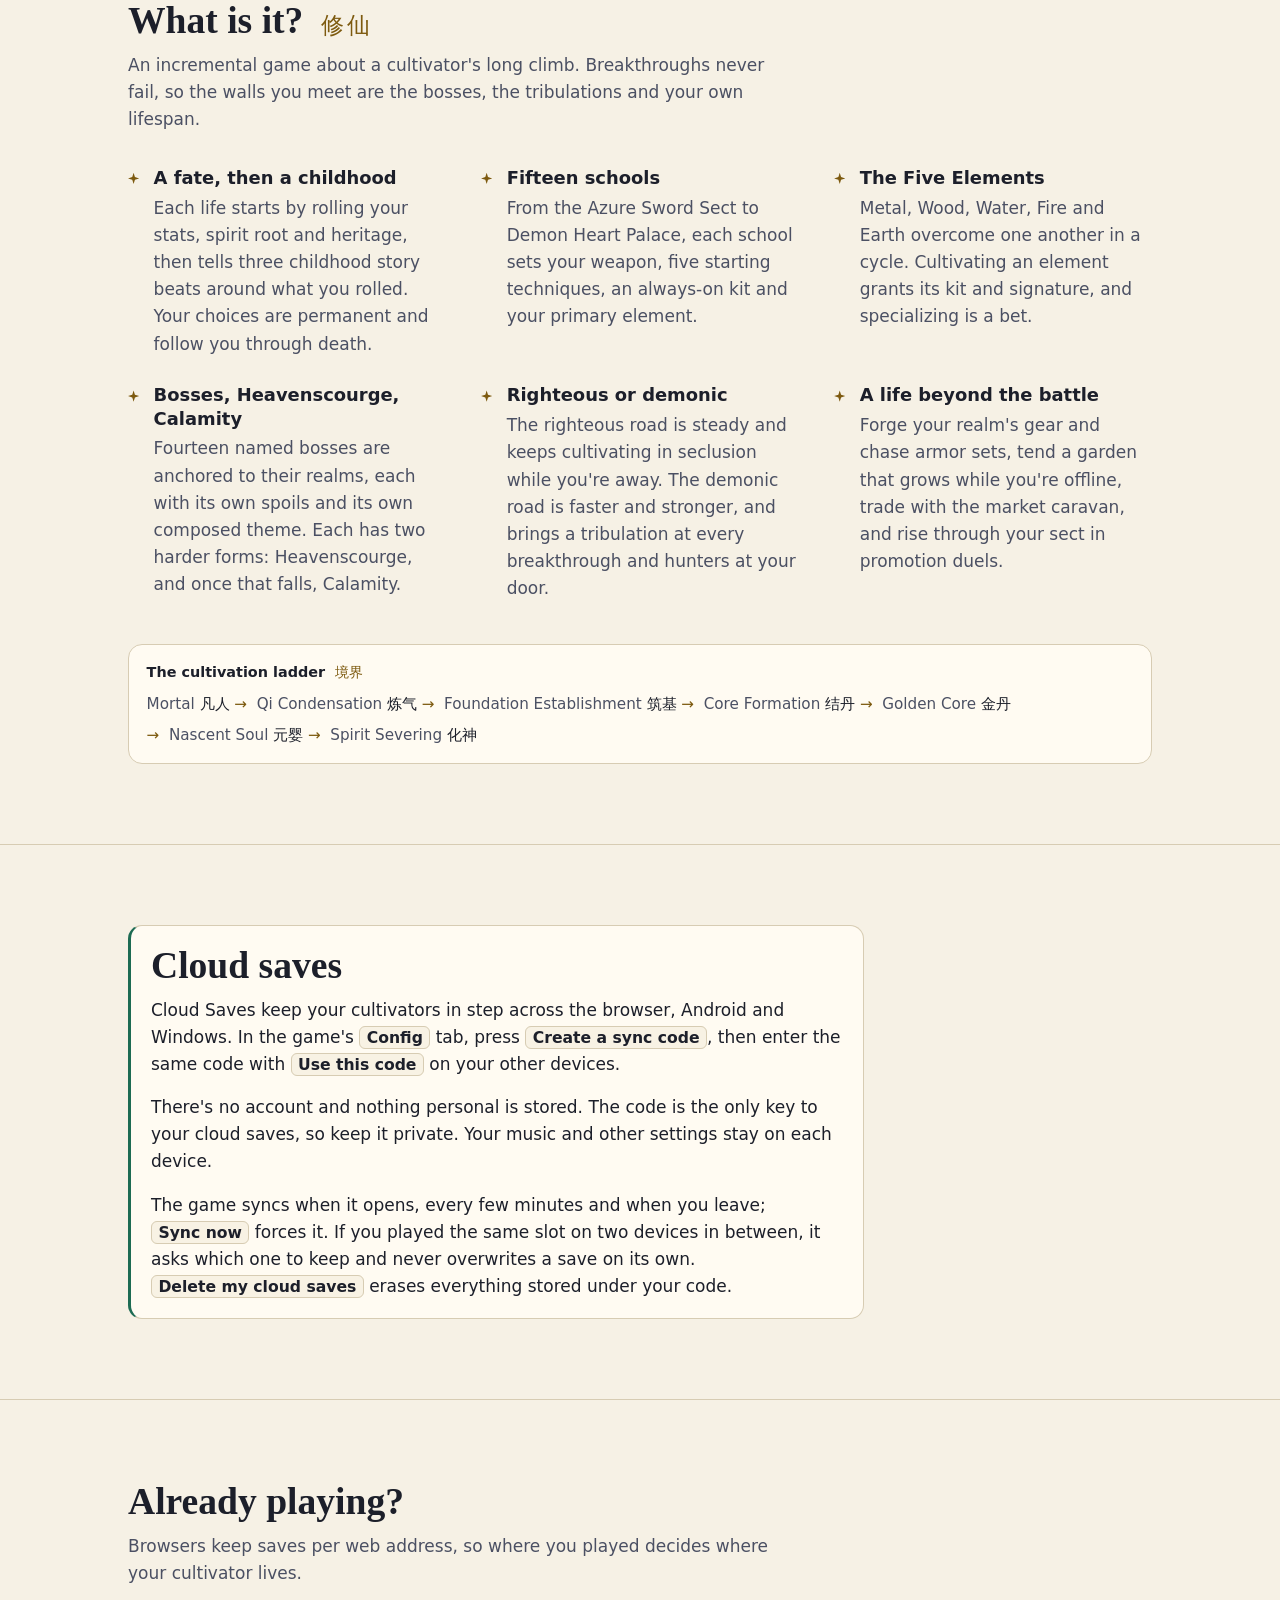
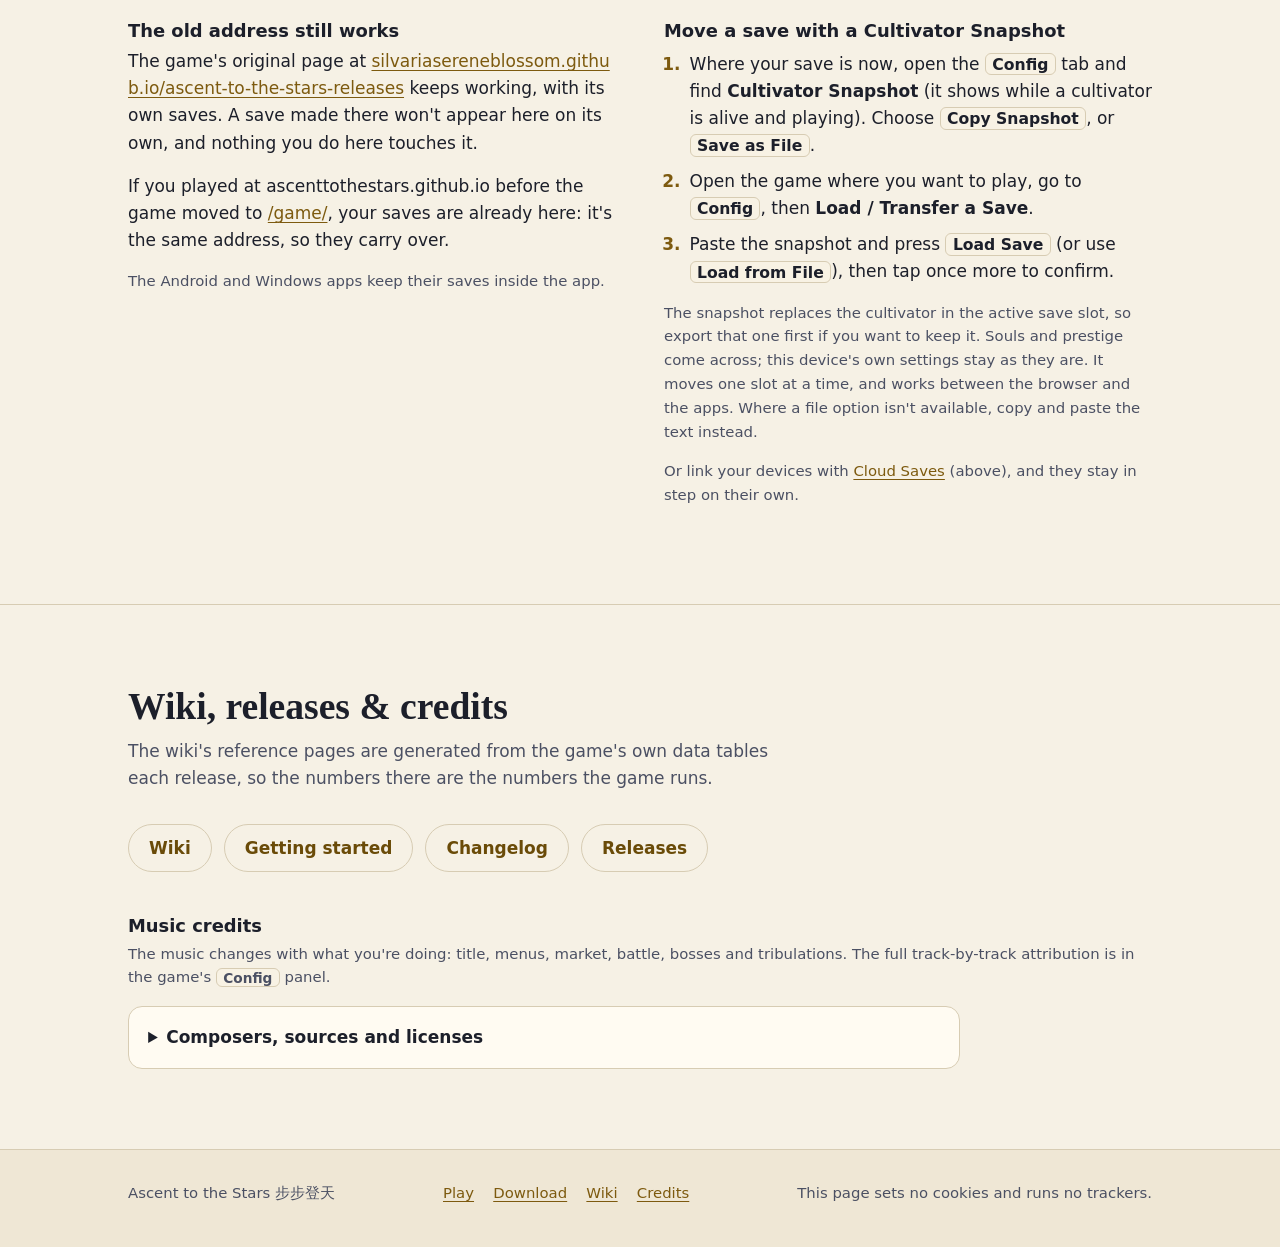
==== commit ff953a74: "Cloud Saves are live (v1.27.216): describe sync codes; point Already playing at them" ====
--- a/index.html
+++ b/index.html
@@ -174,7 +174,9 @@
     <div class="wrap">
       <div class="callout">
         <h2 id="cloud-title">Cloud saves</h2>
-        <p>Cloud saves are still being scoped and will come later; for now every save lives on the device you play on.</p>
+        <p>Cloud Saves keep your cultivators in step across the browser, Android and Windows. In the game's <span class="kbd">Config</span> tab, press <span class="kbd">Create a sync code</span>, then enter the same code with <span class="kbd">Use this code</span> on your other devices.</p>
+        <p>There's no account and nothing personal is stored. The code is the only key to your cloud saves, so keep it private. Your music and other settings stay on each device.</p>
+        <p>The game syncs when it opens, every few minutes and when you leave; <span class="kbd">Sync now</span> forces it. If you played the same slot on two devices in between, it asks which one to keep and never overwrites a save on its own. <span class="kbd">Delete my cloud saves</span> erases everything stored under your code.</p>
       </div>
     </div>
   </section>
@@ -200,6 +202,7 @@
             <li>Paste the snapshot and press <span class="kbd">Load Save</span> (or use <span class="kbd">Load from File</span>), then tap once more to confirm.</li>
           </ol>
           <p class="small">The snapshot replaces the cultivator in the active save slot, so export that one first if you want to keep it. Souls and prestige come across; this device's own settings stay as they are. It moves one slot at a time, and works between the browser and the apps. Where a file option isn't available, copy and paste the text instead.</p>
+          <p class="small">Or link your devices with <a href="#cloud">Cloud Saves</a> (above), and they stay in step on their own.</p>
         </div>
       </div>
     </div>
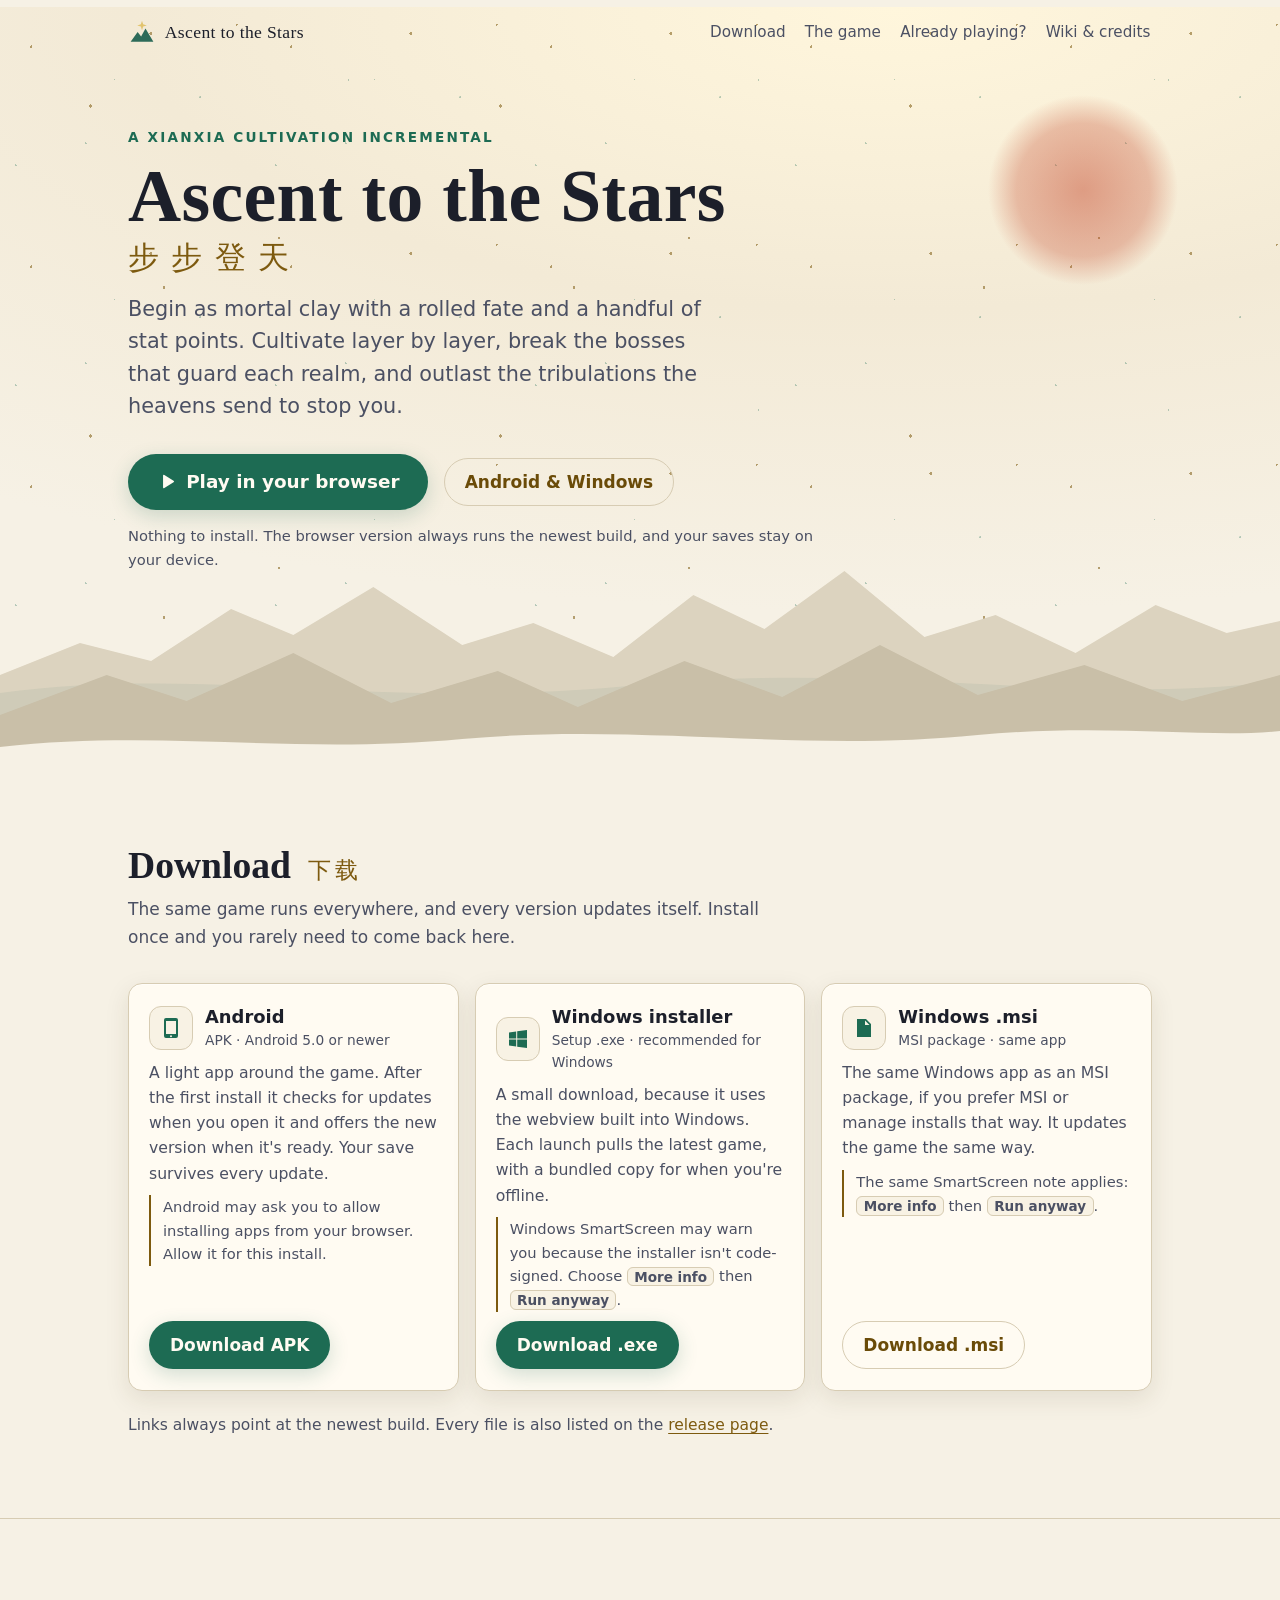
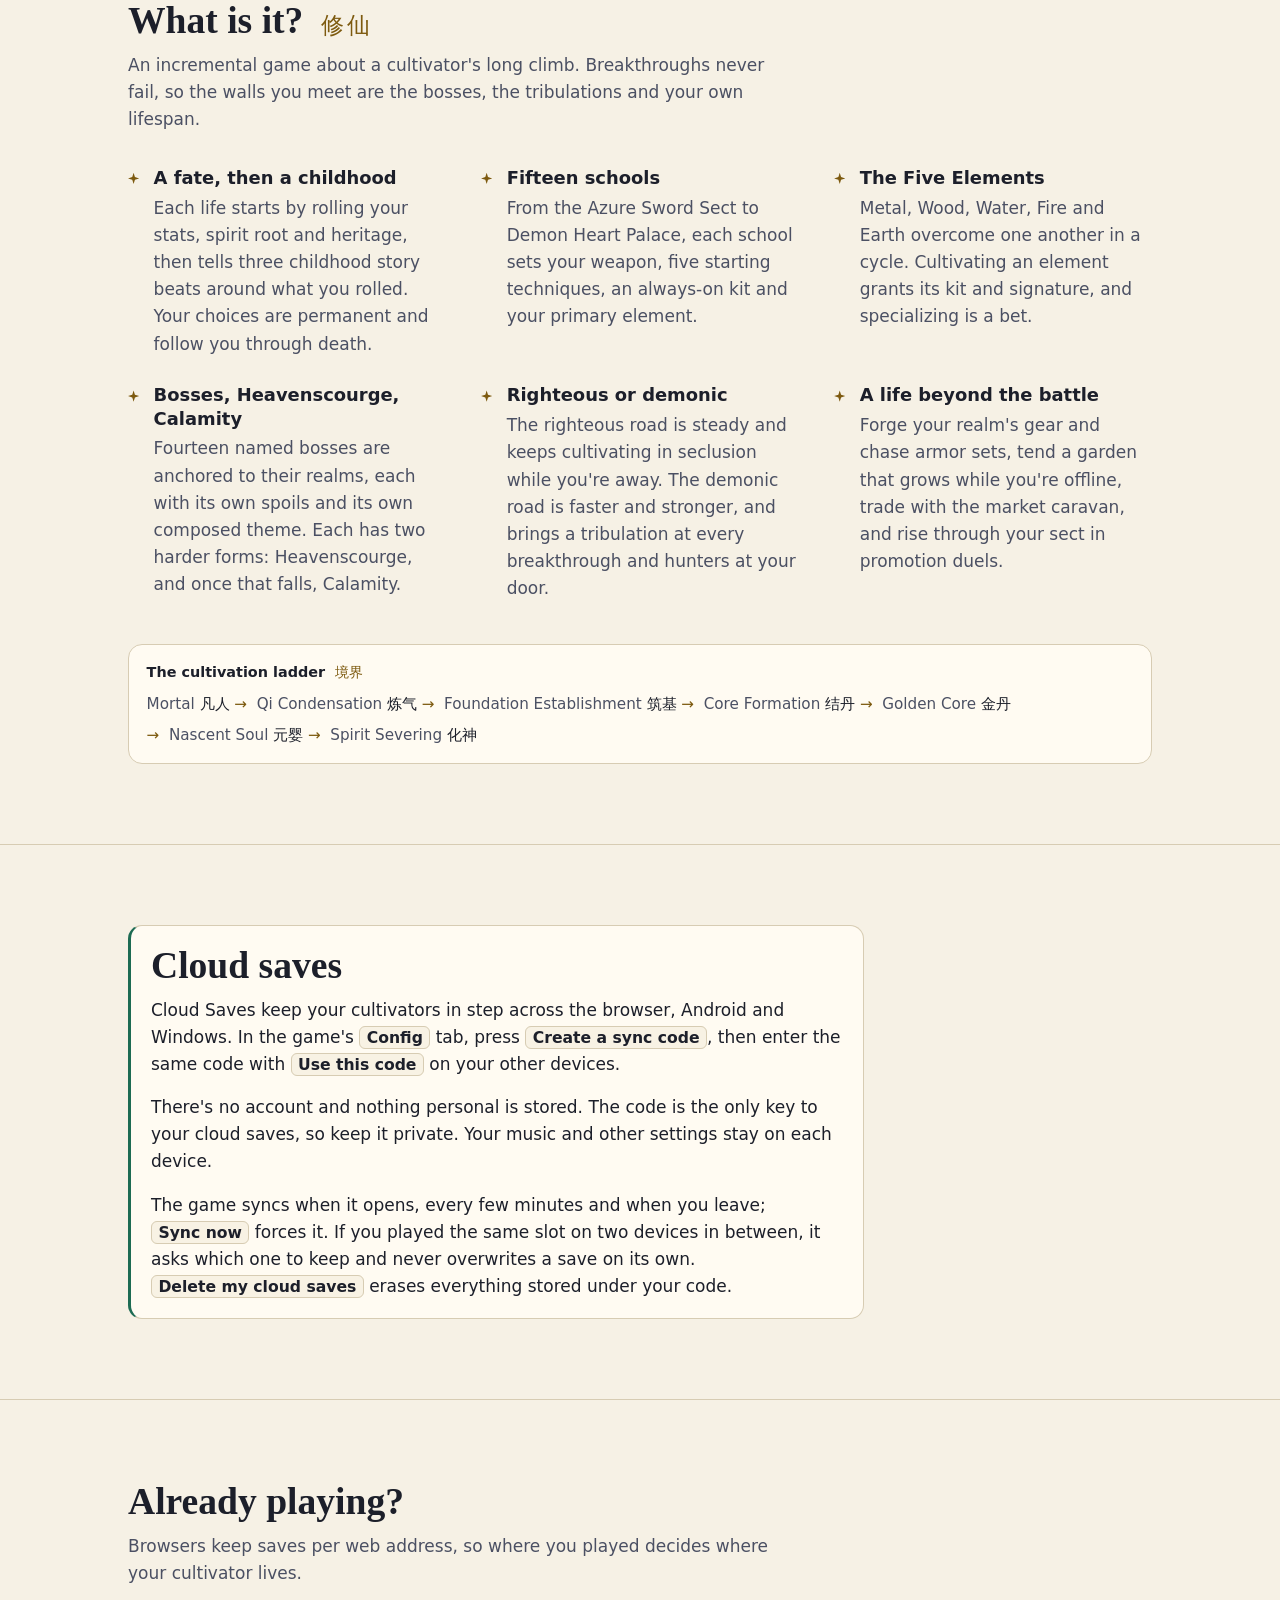
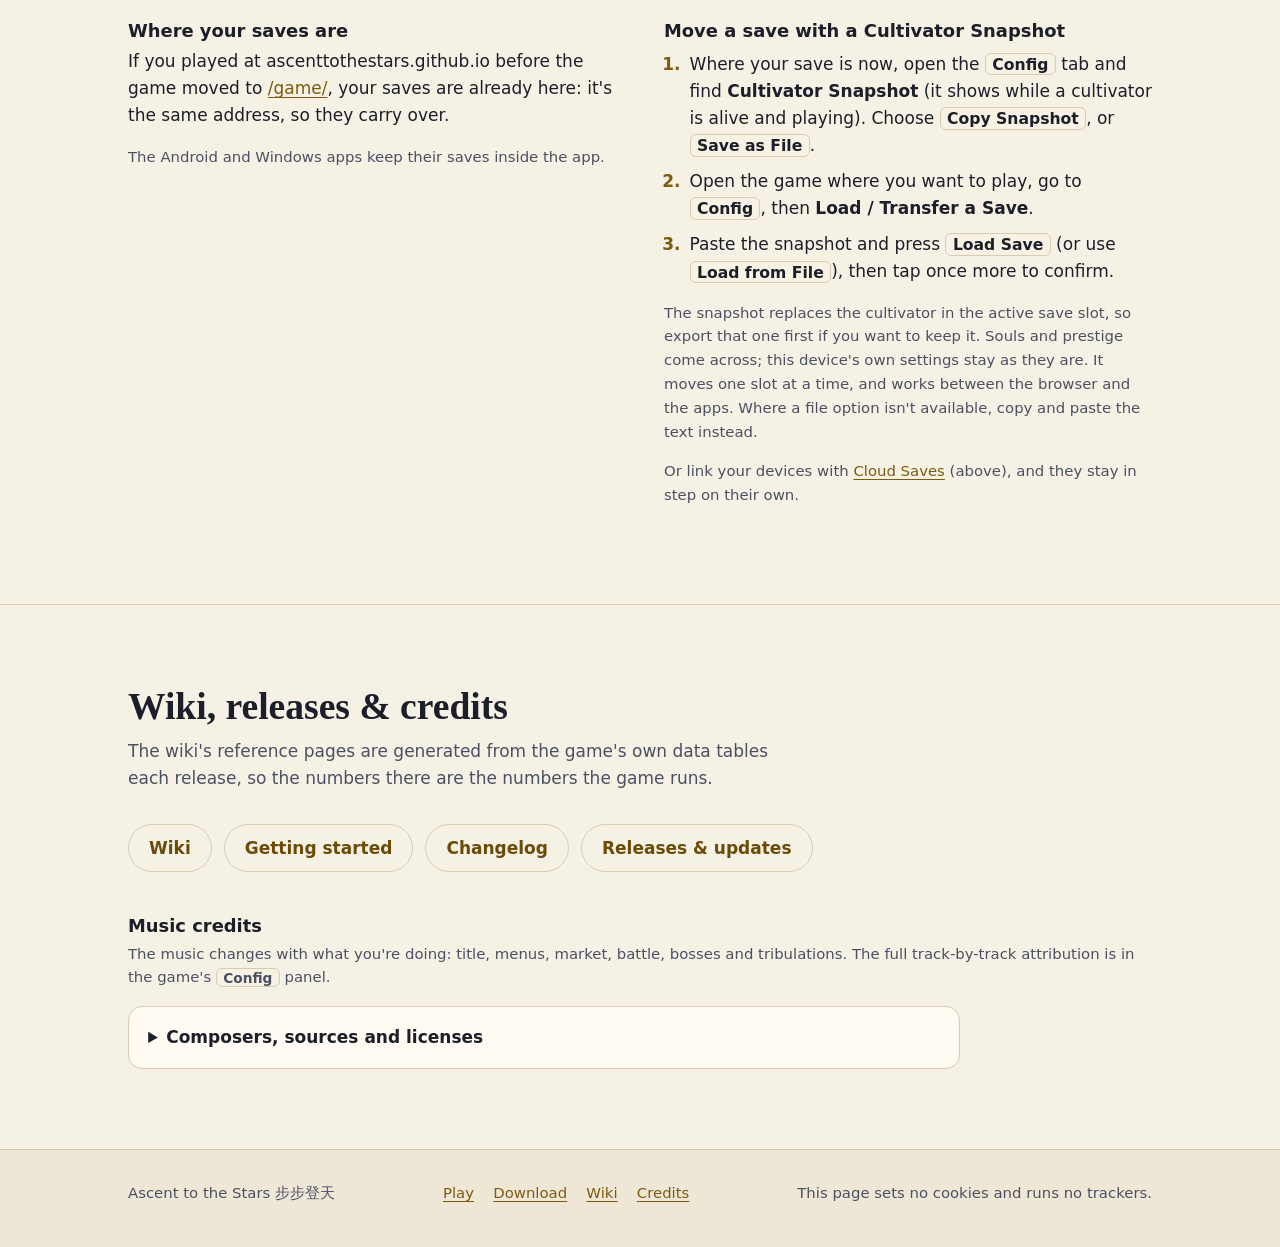
==== commit 500f5e75: "Host the wiki on the site at /wiki/; drop the old-address paragraph The landing page's Wiki / Gettin" ====
--- a/index.html
+++ b/index.html
@@ -189,8 +189,7 @@
       </div>
       <div class="two-col">
         <div>
-          <h3>The old address still works</h3>
-          <p>The game's original page at <a class="url" href="https://silvariasereneblossom.github.io/ascent-to-the-stars-releases/">silvariasereneblossom.github.io/ascent-to-the-stars-releases</a> keeps working, with its own saves. A save made there won't appear here on its own, and nothing you do here touches it.</p>
+          <h3>Where your saves are</h3>
           <p>If you played at <span class="url">ascenttothestars.github.io</span> before the game moved to <a href="/game/">/game/</a>, your saves are already here: it's the same address, so they carry over.</p>
           <p class="small">The Android and Windows apps keep their saves inside the app.</p>
         </div>
@@ -215,10 +214,10 @@
         <p class="lede">The wiki's reference pages are generated from the game's own data tables each release, so the numbers there are the numbers the game runs.</p>
       </div>
       <ul class="link-list">
-        <li><a class="btn btn-ghost" href="https://github.com/silvariasereneblossom/ascent-to-the-stars-releases/wiki">Wiki</a></li>
-        <li><a class="btn btn-ghost" href="https://github.com/silvariasereneblossom/ascent-to-the-stars-releases/wiki/Getting-Started">Getting started</a></li>
-        <li><a class="btn btn-ghost" href="https://github.com/silvariasereneblossom/ascent-to-the-stars-releases/wiki/Changelog">Changelog</a></li>
-        <li><a class="btn btn-ghost" href="https://github.com/silvariasereneblossom/ascent-to-the-stars-releases/releases/latest">Releases</a></li>
+        <li><a class="btn btn-ghost" href="/wiki/">Wiki</a></li>
+        <li><a class="btn btn-ghost" href="/wiki/getting-started/">Getting started</a></li>
+        <li><a class="btn btn-ghost" href="/wiki/changelog/">Changelog</a></li>
+        <li><a class="btn btn-ghost" href="/wiki/updates-and-platforms/">Releases &amp; updates</a></li>
       </ul>
 
       <h3 id="credits" style="margin-top:2.6rem">Music credits</h3>
@@ -248,7 +247,7 @@
     <ul>
       <li><a href="/game/">Play</a></li>
       <li><a href="#download">Download</a></li>
-      <li><a href="https://github.com/silvariasereneblossom/ascent-to-the-stars-releases/wiki">Wiki</a></li>
+      <li><a href="/wiki/">Wiki</a></li>
       <li><a href="#credits">Credits</a></li>
     </ul>
     <p class="small">This page sets no cookies and runs no trackers.</p>
